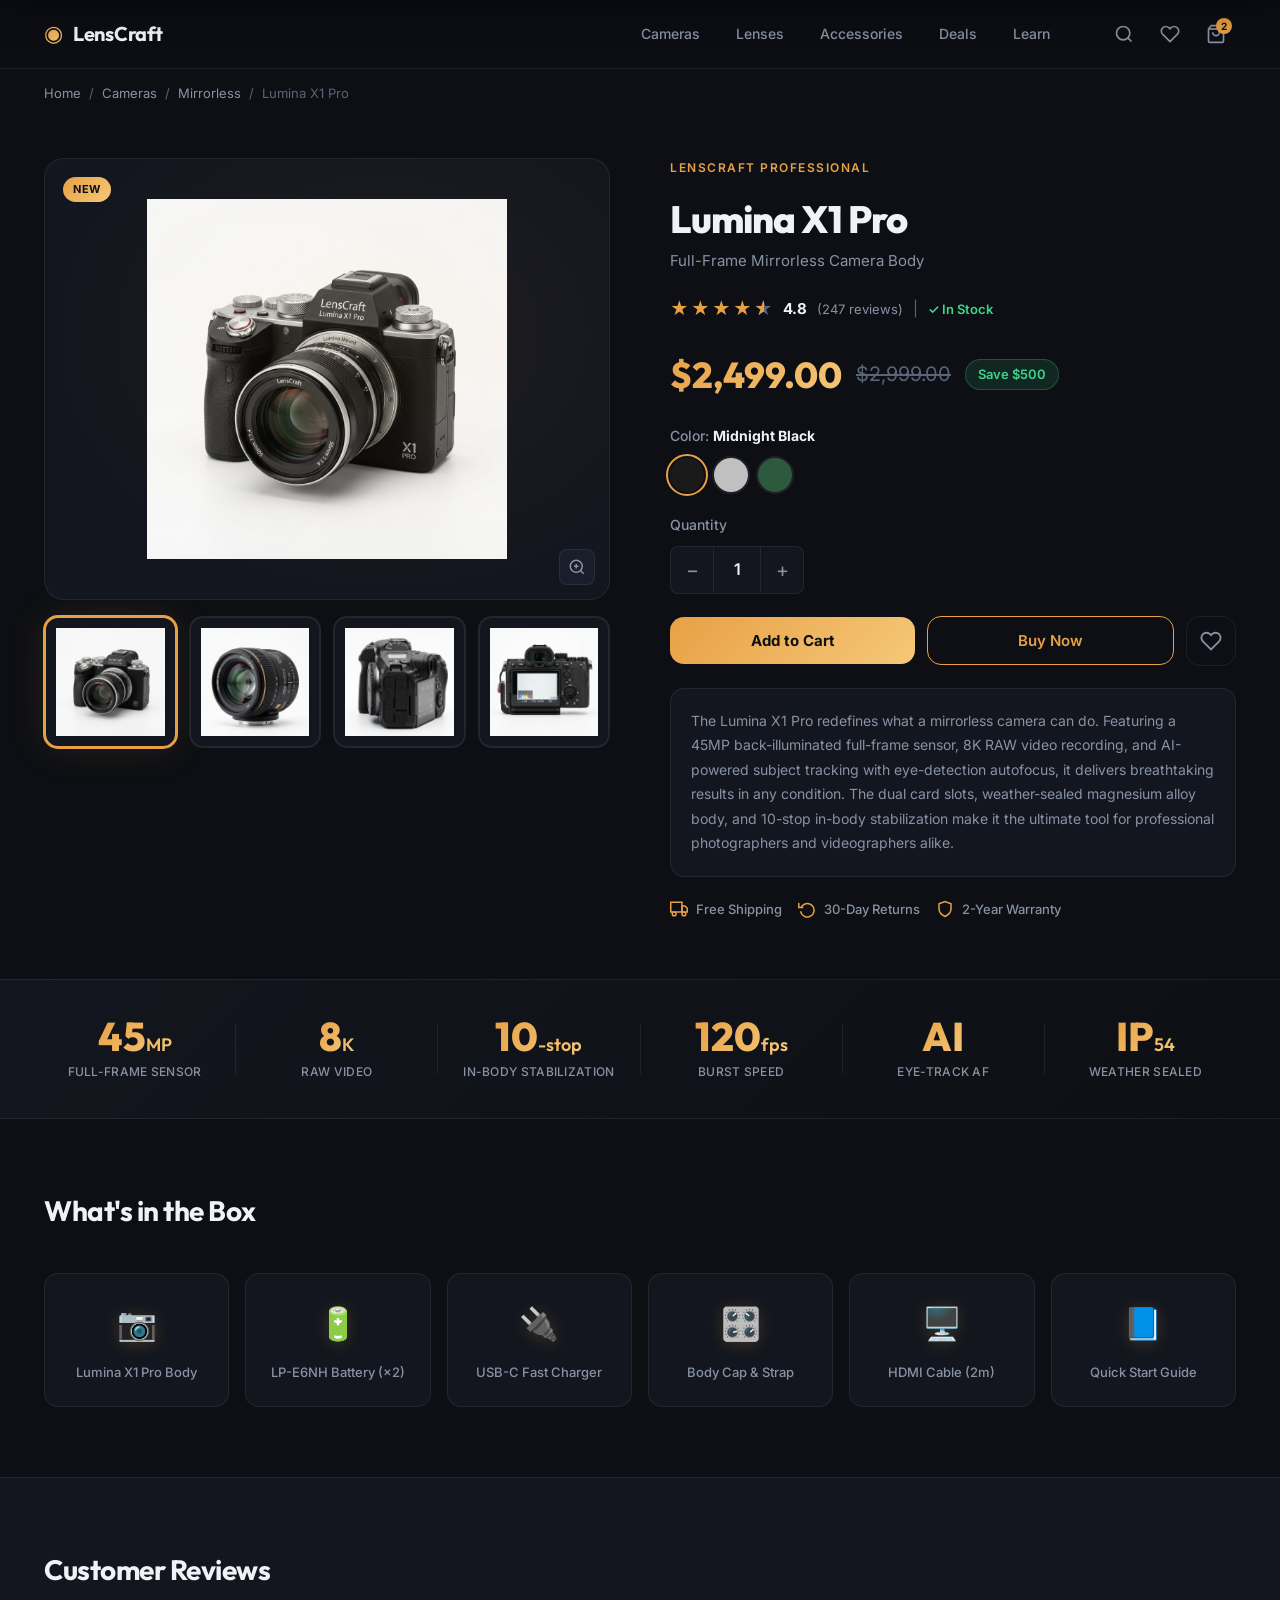
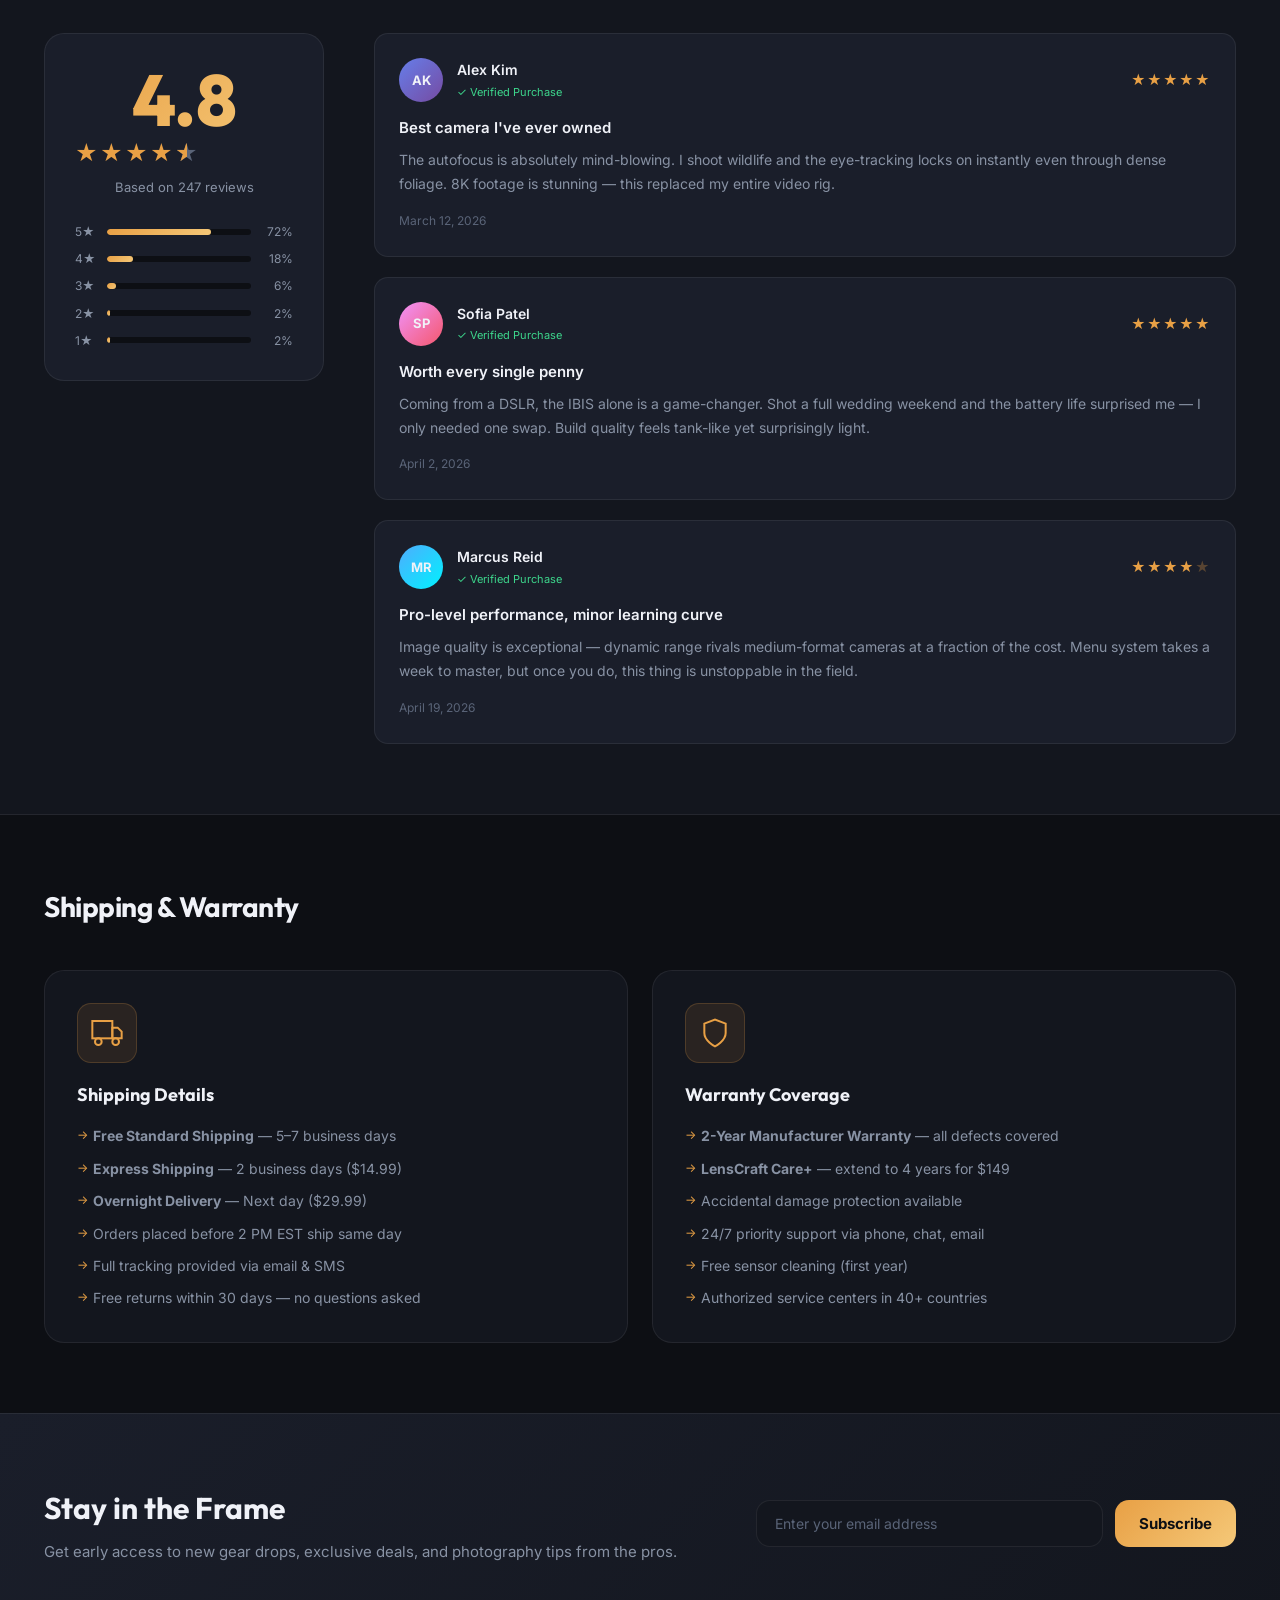
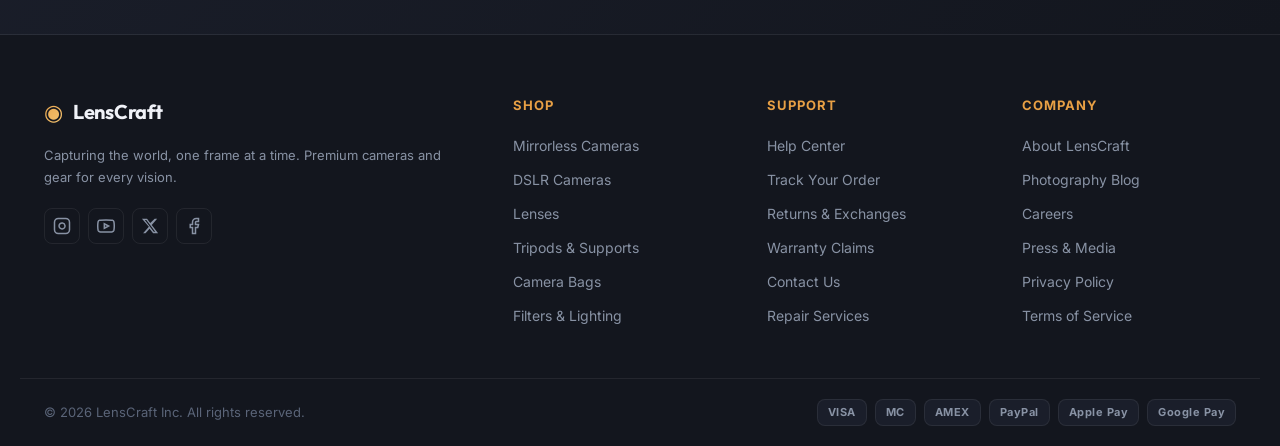
==== index.html @ 9b5babc3 "feat: LensCraft premium camera store product page - Full dark-mode product page with gold accent des" ====
<!DOCTYPE html>
<html lang="en">
<head>
  <meta charset="UTF-8" />
  <meta name="viewport" content="width=device-width, initial-scale=1.0" />
  <title>LensCraft – Lumina X1 Pro Full-Frame Mirrorless Camera</title>
  <meta name="description" content="Shop the LensCraft Lumina X1 Pro – a 45MP full-frame mirrorless camera with 8K video, AI autofocus, and weather sealing. Free shipping & 2-year warranty." />
  <link rel="preconnect" href="https://fonts.googleapis.com" />
  <link rel="preconnect" href="https://fonts.gstatic.com" crossorigin />
  <link href="https://fonts.googleapis.com/css2?family=Inter:wght@300;400;500;600;700;800&family=Outfit:wght@400;600;700;800&display=swap" rel="stylesheet" />
  <link rel="stylesheet" href="style.css" />
</head>
<body>

  <!-- ===== STICKY CART BAR ===== -->
  <div class="sticky-bar" id="sticky-bar" aria-hidden="true">
    <div class="container sticky-bar-inner">
      <div class="sticky-bar-product">
        <img src="camera_main.png" alt="Lumina X1 Pro" class="sticky-bar-img" />
        <div>
          <span class="sticky-bar-name">Lumina X1 Pro</span>
          <span class="sticky-bar-price">$2,499.00</span>
        </div>
      </div>
      <div class="sticky-bar-actions">
        <div class="stars" style="font-size:13px">
          <span class="star filled">★</span><span class="star filled">★</span><span class="star filled">★</span><span class="star filled">★</span><span class="star half">★</span>
          <span style="color:var(--clr-muted);margin-left:4px;font-size:12px">(247)</span>
        </div>
        <button class="btn-primary sticky-bar-btn" id="sticky-add-to-cart" onclick="stickyAddToCart()">Add to Cart</button>
      </div>
    </div>
  </div>

  <!-- ===== LIGHTBOX MODAL ===== -->
  <div class="lightbox" id="lightbox" role="dialog" aria-modal="true" aria-label="Image viewer">
    <button class="lightbox-close" id="lightbox-close" aria-label="Close">✕</button>
    <img src="camera_main.png" alt="Lumina X1 Pro enlarged view" id="lightbox-img" class="lightbox-img" />
    <div class="lightbox-thumbs" id="lightbox-thumbs">
      <button class="lb-thumb active" data-src="camera_main.png"><img src="camera_main.png" alt="Front" /></button>
      <button class="lb-thumb" data-src="camera_thumb2.png"><img src="camera_thumb2.png" alt="Lens" /></button>
      <button class="lb-thumb" data-src="camera_thumb3.png"><img src="camera_thumb3.png" alt="Side" /></button>
      <button class="lb-thumb" data-src="camera_thumb4.png"><img src="camera_thumb4.png" alt="Rear" /></button>
    </div>
  </div>
  <div class="lightbox-overlay" id="lightbox-overlay"></div>

  <!-- ===== TOAST ===== -->
  <div class="toast" id="toast" role="status" aria-live="polite">
    <span class="toast-icon">🛒</span>
    <div class="toast-text">
      <strong>Added to cart!</strong>
      <span id="toast-sub">Lumina X1 Pro — Midnight Black</span>
    </div>
    <a href="#" class="toast-view" id="toast-view">View Cart →</a>
  </div>

  <!-- ===== HEADER ===== -->
  <header class="header" id="site-header">
    <div class="header-inner container">
      <a href="#" class="logo" id="logo-link">
        <span class="logo-icon">◉</span>
        <span class="logo-text">LensCraft</span>
      </a>

      <nav class="nav" id="main-nav" aria-label="Main navigation">
        <a href="#" class="nav-link" id="nav-cameras">Cameras</a>
        <a href="#" class="nav-link" id="nav-lenses">Lenses</a>
        <a href="#" class="nav-link" id="nav-accessories">Accessories</a>
        <a href="#" class="nav-link" id="nav-deals">Deals</a>
        <a href="#" class="nav-link" id="nav-learn">Learn</a>
      </nav>

      <div class="header-actions">
        <button class="icon-btn" id="search-btn" aria-label="Search">
          <svg width="20" height="20" fill="none" stroke="currentColor" stroke-width="2" viewBox="0 0 24 24"><circle cx="11" cy="11" r="8"/><path d="m21 21-4.35-4.35"/></svg>
        </button>
        <button class="icon-btn" id="wishlist-btn" aria-label="Wishlist">
          <svg width="20" height="20" fill="none" stroke="currentColor" stroke-width="2" viewBox="0 0 24 24"><path d="M20.84 4.61a5.5 5.5 0 0 0-7.78 0L12 5.67l-1.06-1.06a5.5 5.5 0 0 0-7.78 7.78l1.06 1.06L12 21.23l7.78-7.78 1.06-1.06a5.5 5.5 0 0 0 0-7.78z"/></svg>
        </button>
        <button class="icon-btn cart-btn" id="cart-btn" aria-label="Cart">
          <svg width="20" height="20" fill="none" stroke="currentColor" stroke-width="2" viewBox="0 0 24 24"><path d="M6 2 3 6v14a2 2 0 0 0 2 2h14a2 2 0 0 0 2-2V6l-3-4z"/><line x1="3" y1="6" x2="21" y2="6"/><path d="M16 10a4 4 0 0 1-8 0"/></svg>
          <span class="cart-badge" id="cart-count">2</span>
        </button>
      </div>
    </div>
  </header>

  <!-- ===== BREADCRUMB ===== -->
  <div class="breadcrumb container" id="breadcrumb">
    <a href="#">Home</a> <span>/</span>
    <a href="#">Cameras</a> <span>/</span>
    <a href="#">Mirrorless</a> <span>/</span>
    <span class="bc-current">Lumina X1 Pro</span>
  </div>

  <!-- ===== PRODUCT SECTION ===== -->
  <section class="product-section container" id="product-section">

    <!-- LEFT: Gallery -->
    <div class="product-gallery" id="product-gallery">
      <div class="main-image-wrap" id="main-image-wrap">
        <span class="badge-new">New</span>
        <img src="camera_main.png" alt="LensCraft Lumina X1 Pro full-frame mirrorless camera, front view" id="main-product-img" class="main-img" />
        <button class="zoom-btn" id="zoom-btn" aria-label="Zoom image">
          <svg width="18" height="18" fill="none" stroke="currentColor" stroke-width="2" viewBox="0 0 24 24"><circle cx="11" cy="11" r="8"/><path d="m21 21-4.35-4.35"/><line x1="11" y1="8" x2="11" y2="14"/><line x1="8" y1="11" x2="14" y2="11"/></svg>
        </button>
      </div>

      <div class="thumbnails" id="thumbnails" role="list">
        <button class="thumb active" id="thumb-1" aria-label="View front" role="listitem">
          <img src="camera_main.png" alt="Camera front view thumbnail" />
        </button>
        <button class="thumb" id="thumb-2" aria-label="View lens" role="listitem">
          <img src="camera_thumb2.png" alt="Camera lens thumbnail" />
        </button>
        <button class="thumb" id="thumb-3" aria-label="View side" role="listitem">
          <img src="camera_thumb3.png" alt="Camera side view thumbnail" />
        </button>
        <button class="thumb" id="thumb-4" aria-label="View rear" role="listitem">
          <img src="camera_thumb4.png" alt="Camera rear view thumbnail" />
        </button>
      </div>
    </div>

    <!-- RIGHT: Product Info -->
    <div class="product-info" id="product-info">
      <div class="brand-tag">LensCraft Professional</div>
      <h1 class="product-title" id="product-title">Lumina X1 Pro</h1>
      <p class="product-subtitle">Full-Frame Mirrorless Camera Body</p>

      <!-- Rating -->
      <div class="rating-row" id="rating-row">
        <div class="stars" aria-label="4.8 out of 5 stars">
          <span class="star filled">★</span><span class="star filled">★</span><span class="star filled">★</span><span class="star filled">★</span><span class="star half">★</span>
        </div>
        <span class="rating-score">4.8</span>
        <a href="#reviews" class="rating-count">(247 reviews)</a>
        <span class="divider">|</span>
        <span class="stock-status in-stock" id="stock-status">✓ In Stock</span>
      </div>

      <!-- Price -->
      <div class="price-block" id="price-block">
        <span class="price-current" id="current-price">$2,499.00</span>
        <span class="price-original" id="original-price">$2,999.00</span>
        <span class="savings-badge" id="savings-badge">Save $500</span>
      </div>

      <!-- Color Selector -->
      <div class="selector-group" id="color-selector">
        <label class="selector-label">Color: <strong id="selected-color">Midnight Black</strong></label>
        <div class="color-swatches">
          <button class="swatch active" id="swatch-black" data-color="Midnight Black" style="background:#1a1a1a" aria-label="Midnight Black"></button>
          <button class="swatch" id="swatch-silver" data-color="Titanium Silver" style="background:#c0c0c0" aria-label="Titanium Silver"></button>
          <button class="swatch" id="swatch-green" data-color="Forest Green" style="background:#2d5a3d" aria-label="Forest Green"></button>
        </div>
      </div>

      <!-- Quantity -->
      <div class="selector-group" id="qty-selector">
        <label class="selector-label">Quantity</label>
        <div class="qty-control">
          <button class="qty-btn" id="qty-minus" aria-label="Decrease quantity">−</button>
          <span class="qty-value" id="qty-value">1</span>
          <button class="qty-btn" id="qty-plus" aria-label="Increase quantity">+</button>
        </div>
      </div>

      <!-- CTAs -->
      <div class="cta-group" id="cta-group">
        <button class="btn-primary" id="add-to-cart-btn">Add to Cart</button>
        <button class="btn-secondary" id="buy-now-btn">Buy Now</button>
        <button class="icon-btn-lg" id="wishlist-add-btn" aria-label="Add to wishlist">
          <svg width="22" height="22" fill="none" stroke="currentColor" stroke-width="2" viewBox="0 0 24 24"><path d="M20.84 4.61a5.5 5.5 0 0 0-7.78 0L12 5.67l-1.06-1.06a5.5 5.5 0 0 0-7.78 7.78l1.06 1.06L12 21.23l7.78-7.78 1.06-1.06a5.5 5.5 0 0 0 0-7.78z"/></svg>
        </button>
      </div>

      <!-- Description -->
      <div class="product-description" id="product-description">
        <p>The Lumina X1 Pro redefines what a mirrorless camera can do. Featuring a 45MP back-illuminated full-frame sensor, 8K RAW video recording, and AI-powered subject tracking with eye-detection autofocus, it delivers breathtaking results in any condition. The dual card slots, weather-sealed magnesium alloy body, and 10-stop in-body stabilization make it the ultimate tool for professional photographers and videographers alike.</p>
      </div>

      <!-- Perks -->
      <div class="perks-row" id="perks-row">
        <div class="perk" id="perk-shipping">
          <svg width="18" height="18" fill="none" stroke="currentColor" stroke-width="2" viewBox="0 0 24 24"><rect x="1" y="3" width="15" height="13"/><polygon points="16 8 20 8 23 11 23 16 16 16 16 8"/><circle cx="5.5" cy="18.5" r="2.5"/><circle cx="18.5" cy="18.5" r="2.5"/></svg>
          <span>Free Shipping</span>
        </div>
        <div class="perk" id="perk-returns">
          <svg width="18" height="18" fill="none" stroke="currentColor" stroke-width="2" viewBox="0 0 24 24"><polyline points="1 4 1 10 7 10"/><path d="M3.51 15a9 9 0 1 0 .49-4.5"/></svg>
          <span>30-Day Returns</span>
        </div>
        <div class="perk" id="perk-warranty">
          <svg width="18" height="18" fill="none" stroke="currentColor" stroke-width="2" viewBox="0 0 24 24"><path d="M12 22s8-4 8-10V5l-8-3-8 3v7c0 6 8 10 8 10z"/></svg>
          <span>2-Year Warranty</span>
        </div>
      </div>
    </div>
  </section>

  <!-- ===== SPEC STRIP ===== -->
  <section class="spec-strip" id="spec-strip" aria-label="Key specifications">
    <div class="container spec-strip-inner">
      <div class="spec-item reveal" id="spec-1">
        <span class="spec-value">45<small>MP</small></span>
        <span class="spec-label">Full-Frame Sensor</span>
      </div>
      <div class="spec-divider"></div>
      <div class="spec-item reveal" id="spec-2">
        <span class="spec-value">8<small>K</small></span>
        <span class="spec-label">RAW Video</span>
      </div>
      <div class="spec-divider"></div>
      <div class="spec-item reveal" id="spec-3">
        <span class="spec-value">10<small>-stop</small></span>
        <span class="spec-label">In-Body Stabilization</span>
      </div>
      <div class="spec-divider"></div>
      <div class="spec-item reveal" id="spec-4">
        <span class="spec-value">120<small>fps</small></span>
        <span class="spec-label">Burst Speed</span>
      </div>
      <div class="spec-divider"></div>
      <div class="spec-item reveal" id="spec-5">
        <span class="spec-value">AI</span>
        <span class="spec-label">Eye-Track AF</span>
      </div>
      <div class="spec-divider"></div>
      <div class="spec-item reveal" id="spec-6">
        <span class="spec-value">IP<small>54</small></span>
        <span class="spec-label">Weather Sealed</span>
      </div>
    </div>
  </section>

  <!-- ===== WHAT'S IN THE BOX ===== -->
  <section class="inbox-section container reveal" id="whats-in-box">
    <h2 class="section-title">What's in the Box</h2>
    <div class="inbox-grid">
      <div class="inbox-item" id="inbox-1">
        <div class="inbox-icon">📷</div>
        <span>Lumina X1 Pro Body</span>
      </div>
      <div class="inbox-item" id="inbox-2">
        <div class="inbox-icon">🔋</div>
        <span>LP-E6NH Battery (×2)</span>
      </div>
      <div class="inbox-item" id="inbox-3">
        <div class="inbox-icon">🔌</div>
        <span>USB-C Fast Charger</span>
      </div>
      <div class="inbox-item" id="inbox-4">
        <div class="inbox-icon">🎛️</div>
        <span>Body Cap & Strap</span>
      </div>
      <div class="inbox-item" id="inbox-5">
        <div class="inbox-icon">🖥️</div>
        <span>HDMI Cable (2m)</span>
      </div>
      <div class="inbox-item" id="inbox-6">
        <div class="inbox-icon">📘</div>
        <span>Quick Start Guide</span>
      </div>
    </div>
  </section>

  <!-- ===== REVIEWS ===== -->
  <section class="reviews-section reveal" id="reviews">
    <div class="container">
      <h2 class="section-title">Customer Reviews</h2>

      <div class="reviews-layout">
        <!-- Summary -->
        <div class="reviews-summary" id="reviews-summary">
          <div class="big-score">4.8</div>
          <div class="stars big-stars" aria-label="4.8 out of 5 stars">
            <span class="star filled">★</span><span class="star filled">★</span><span class="star filled">★</span><span class="star filled">★</span><span class="star half">★</span>
          </div>
          <p class="review-total">Based on 247 reviews</p>

          <div class="rating-bars" id="rating-bars">
            <div class="bar-row"><span>5★</span><div class="bar-track"><div class="bar-fill" style="width:72%"></div></div><span>72%</span></div>
            <div class="bar-row"><span>4★</span><div class="bar-track"><div class="bar-fill" style="width:18%"></div></div><span>18%</span></div>
            <div class="bar-row"><span>3★</span><div class="bar-track"><div class="bar-fill" style="width:6%"></div></div><span>6%</span></div>
            <div class="bar-row"><span>2★</span><div class="bar-track"><div class="bar-fill" style="width:2%"></div></div><span>2%</span></div>
            <div class="bar-row"><span>1★</span><div class="bar-track"><div class="bar-fill" style="width:2%"></div></div><span>2%</span></div>
          </div>
        </div>

        <!-- Review Cards -->
        <div class="reviews-cards" id="reviews-cards">

          <article class="review-card" id="review-1">
            <div class="review-header">
              <div class="avatar" style="background:linear-gradient(135deg,#667eea,#764ba2)">AK</div>
              <div class="reviewer-info">
                <strong>Alex Kim</strong>
                <span class="verified">✓ Verified Purchase</span>
              </div>
              <div class="review-stars">★★★★★</div>
            </div>
            <h3 class="review-title">Best camera I've ever owned</h3>
            <p class="review-body">The autofocus is absolutely mind-blowing. I shoot wildlife and the eye-tracking locks on instantly even through dense foliage. 8K footage is stunning — this replaced my entire video rig.</p>
            <span class="review-date">March 12, 2026</span>
          </article>

          <article class="review-card" id="review-2">
            <div class="review-header">
              <div class="avatar" style="background:linear-gradient(135deg,#f093fb,#f5576c)">SP</div>
              <div class="reviewer-info">
                <strong>Sofia Patel</strong>
                <span class="verified">✓ Verified Purchase</span>
              </div>
              <div class="review-stars">★★★★★</div>
            </div>
            <h3 class="review-title">Worth every single penny</h3>
            <p class="review-body">Coming from a DSLR, the IBIS alone is a game-changer. Shot a full wedding weekend and the battery life surprised me — I only needed one swap. Build quality feels tank-like yet surprisingly light.</p>
            <span class="review-date">April 2, 2026</span>
          </article>

          <article class="review-card" id="review-3">
            <div class="review-header">
              <div class="avatar" style="background:linear-gradient(135deg,#4facfe,#00f2fe)">MR</div>
              <div class="reviewer-info">
                <strong>Marcus Reid</strong>
                <span class="verified">✓ Verified Purchase</span>
              </div>
              <div class="review-stars">★★★★<span style="opacity:0.3">★</span></div>
            </div>
            <h3 class="review-title">Pro-level performance, minor learning curve</h3>
            <p class="review-body">Image quality is exceptional — dynamic range rivals medium-format cameras at a fraction of the cost. Menu system takes a week to master, but once you do, this thing is unstoppable in the field.</p>
            <span class="review-date">April 19, 2026</span>
          </article>

        </div>
      </div>
    </div>
  </section>

  <!-- ===== SHIPPING & WARRANTY ===== -->
  <!-- reveal applied below -->
  <section class="info-section container reveal" id="shipping-warranty">
    <h2 class="section-title">Shipping &amp; Warranty</h2>
    <div class="info-cards">

      <div class="info-card" id="shipping-card">
        <div class="info-icon">
          <svg width="32" height="32" fill="none" stroke="currentColor" stroke-width="1.5" viewBox="0 0 24 24"><rect x="1" y="3" width="15" height="13"/><polygon points="16 8 20 8 23 11 23 16 16 16 16 8"/><circle cx="5.5" cy="18.5" r="2.5"/><circle cx="18.5" cy="18.5" r="2.5"/></svg>
        </div>
        <h3>Shipping Details</h3>
        <ul class="info-list">
          <li><strong>Free Standard Shipping</strong> — 5–7 business days</li>
          <li><strong>Express Shipping</strong> — 2 business days ($14.99)</li>
          <li><strong>Overnight Delivery</strong> — Next day ($29.99)</li>
          <li>Orders placed before 2 PM EST ship same day</li>
          <li>Full tracking provided via email & SMS</li>
          <li>Free returns within 30 days — no questions asked</li>
        </ul>
      </div>

      <div class="info-card" id="warranty-card">
        <div class="info-icon">
          <svg width="32" height="32" fill="none" stroke="currentColor" stroke-width="1.5" viewBox="0 0 24 24"><path d="M12 22s8-4 8-10V5l-8-3-8 3v7c0 6 8 10 8 10z"/></svg>
        </div>
        <h3>Warranty Coverage</h3>
        <ul class="info-list">
          <li><strong>2-Year Manufacturer Warranty</strong> — all defects covered</li>
          <li><strong>LensCraft Care+</strong> — extend to 4 years for $149</li>
          <li>Accidental damage protection available</li>
          <li>24/7 priority support via phone, chat, email</li>
          <li>Free sensor cleaning (first year)</li>
          <li>Authorized service centers in 40+ countries</li>
        </ul>
      </div>

    </div>
  </section>

  <!-- ===== NEWSLETTER ===== -->
  <!-- reveal applied below -->
  <section class="newsletter-section reveal" id="newsletter-section">
    <div class="container newsletter-inner">
      <div class="newsletter-text">
        <h2>Stay in the Frame</h2>
        <p>Get early access to new gear drops, exclusive deals, and photography tips from the pros.</p>
      </div>
      <form class="newsletter-form" id="newsletter-form" onsubmit="handleNewsletterSubmit(event)">
        <input type="email" id="newsletter-email" placeholder="Enter your email address" class="newsletter-input" required aria-label="Email address" />
        <button type="submit" class="btn-primary" id="newsletter-submit">Subscribe</button>
      </form>
    </div>
  </section>

  <!-- ===== FOOTER ===== -->
  <footer class="footer" id="site-footer">
    <div class="container footer-grid">

      <div class="footer-col" id="footer-brand">
        <a href="#" class="logo">
          <span class="logo-icon">◉</span>
          <span class="logo-text">LensCraft</span>
        </a>
        <p class="footer-tagline">Capturing the world, one frame at a time. Premium cameras and gear for every vision.</p>
        <div class="social-links" id="social-links">
          <a href="#" class="social-link" id="social-instagram" aria-label="Instagram">
            <svg width="18" height="18" fill="none" stroke="currentColor" stroke-width="2" viewBox="0 0 24 24"><rect x="2" y="2" width="20" height="20" rx="5" ry="5"/><path d="M16 11.37A4 4 0 1 1 12.63 8 4 4 0 0 1 16 11.37z"/><line x1="17.5" y1="6.5" x2="17.51" y2="6.5"/></svg>
          </a>
          <a href="#" class="social-link" id="social-youtube" aria-label="YouTube">
            <svg width="18" height="18" fill="none" stroke="currentColor" stroke-width="2" viewBox="0 0 24 24"><path d="M22.54 6.42a2.78 2.78 0 0 0-1.94-1.96C18.88 4 12 4 12 4s-6.88 0-8.6.46a2.78 2.78 0 0 0-1.94 1.96A29 29 0 0 0 1 12a29 29 0 0 0 .46 5.58A2.78 2.78 0 0 0 3.4 19.54C5.12 20 12 20 12 20s6.88 0 8.6-.46a2.78 2.78 0 0 0 1.94-1.94A29 29 0 0 0 23 12a29 29 0 0 0-.46-5.58z"/><polygon points="9.75 15.02 15.5 12 9.75 8.98 9.75 15.02"/></svg>
          </a>
          <a href="#" class="social-link" id="social-twitter" aria-label="Twitter/X">
            <svg width="18" height="18" fill="currentColor" viewBox="0 0 24 24"><path d="M18.244 2.25h3.308l-7.227 8.26 8.502 11.24H16.17l-4.714-6.231-5.401 6.231H2.746l7.73-8.835L1.254 2.25H8.08l4.259 5.63zm-1.161 17.52h1.833L7.084 4.126H5.117z"/></svg>
          </a>
          <a href="#" class="social-link" id="social-facebook" aria-label="Facebook">
            <svg width="18" height="18" fill="none" stroke="currentColor" stroke-width="2" viewBox="0 0 24 24"><path d="M18 2h-3a5 5 0 0 0-5 5v3H7v4h3v8h4v-8h3l1-4h-4V7a1 1 0 0 1 1-1h3z"/></svg>
          </a>
        </div>
      </div>

      <div class="footer-col" id="footer-shop">
        <h4>Shop</h4>
        <ul>
          <li><a href="#" id="footer-mirrorless">Mirrorless Cameras</a></li>
          <li><a href="#" id="footer-dslr">DSLR Cameras</a></li>
          <li><a href="#" id="footer-lenses">Lenses</a></li>
          <li><a href="#" id="footer-tripods">Tripods & Supports</a></li>
          <li><a href="#" id="footer-bags">Camera Bags</a></li>
          <li><a href="#" id="footer-filters">Filters & Lighting</a></li>
        </ul>
      </div>

      <div class="footer-col" id="footer-support">
        <h4>Support</h4>
        <ul>
          <li><a href="#" id="footer-help">Help Center</a></li>
          <li><a href="#" id="footer-track">Track Your Order</a></li>
          <li><a href="#" id="footer-returns">Returns & Exchanges</a></li>
          <li><a href="#" id="footer-warranty-link">Warranty Claims</a></li>
          <li><a href="#" id="footer-contact">Contact Us</a></li>
          <li><a href="#" id="footer-repair">Repair Services</a></li>
        </ul>
      </div>

      <div class="footer-col" id="footer-company">
        <h4>Company</h4>
        <ul>
          <li><a href="#" id="footer-about">About LensCraft</a></li>
          <li><a href="#" id="footer-blog">Photography Blog</a></li>
          <li><a href="#" id="footer-careers">Careers</a></li>
          <li><a href="#" id="footer-press">Press & Media</a></li>
          <li><a href="#" id="footer-privacy">Privacy Policy</a></li>
          <li><a href="#" id="footer-terms">Terms of Service</a></li>
        </ul>
      </div>

    </div>

    <div class="footer-bottom">
      <div class="container footer-bottom-inner">
        <p>&copy; 2026 LensCraft Inc. All rights reserved.</p>
        <div class="payment-icons" id="payment-icons" aria-label="Accepted payment methods">
          <span class="payment-chip" id="pay-visa">VISA</span>
          <span class="payment-chip" id="pay-mc">MC</span>
          <span class="payment-chip" id="pay-amex">AMEX</span>
          <span class="payment-chip" id="pay-paypal">PayPal</span>
          <span class="payment-chip" id="pay-apple">Apple Pay</span>
          <span class="payment-chip" id="pay-google">Google Pay</span>
        </div>
      </div>
    </div>
  </footer>

  <script src="script.js"></script>
</body>
</html>
---- style.css ----
/* ===========================
   LensCraft – style.css
   =========================== */

/* ---------- Reset & Base ---------- */
*, *::before, *::after { box-sizing: border-box; margin: 0; padding: 0; }

:root {
  --clr-bg:        #0d0f14;
  --clr-surface:   #13161e;
  --clr-surface2:  #1a1e2a;
  --clr-border:    rgba(255,255,255,0.07);
  --clr-accent:    #e8a045;
  --clr-accent2:   #f0b96a;
  --clr-gold-grad: linear-gradient(135deg, #e8a045, #f5c878);
  --clr-text:      #f0f2f8;
  --clr-muted:     #8892a4;
  --clr-muted2:    #5a6478;
  --clr-green:     #3dd68c;
  --clr-red:       #f05c5c;
  --radius-sm:     8px;
  --radius-md:     14px;
  --radius-lg:     20px;
  --shadow-glow:   0 0 40px rgba(232,160,69,0.12);
  --shadow-card:   0 4px 32px rgba(0,0,0,0.4);
  --transition:    0.22s cubic-bezier(0.4, 0, 0.2, 1);
}

html { scroll-behavior: smooth; }

body {
  font-family: 'Inter', sans-serif;
  background: var(--clr-bg);
  color: var(--clr-text);
  line-height: 1.6;
  font-size: 15px;
  min-height: 100vh;
}

.container {
  max-width: 1240px;
  margin: 0 auto;
  padding: 0 24px;
}

a { text-decoration: none; color: inherit; transition: color var(--transition); }
ul { list-style: none; }
img { display: block; max-width: 100%; object-fit: contain; }
button { cursor: pointer; border: none; background: none; font-family: inherit; }

/* ---------- Header ---------- */
.header {
  position: sticky;
  top: 0;
  z-index: 100;
  background: rgba(13,15,20,0.85);
  backdrop-filter: blur(20px);
  -webkit-backdrop-filter: blur(20px);
  border-bottom: 1px solid var(--clr-border);
}

.header-inner {
  display: flex;
  align-items: center;
  gap: 40px;
  height: 68px;
}

.logo {
  display: flex;
  align-items: center;
  gap: 10px;
  flex-shrink: 0;
}

.logo-icon {
  font-size: 22px;
  background: var(--clr-gold-grad);
  -webkit-background-clip: text;
  -webkit-text-fill-color: transparent;
  background-clip: text;
}

.logo-text {
  font-family: 'Outfit', sans-serif;
  font-size: 20px;
  font-weight: 700;
  letter-spacing: -0.3px;
}

.nav {
  display: flex;
  align-items: center;
  gap: 8px;
  margin-left: auto;
}

.nav-link {
  padding: 7px 14px;
  border-radius: var(--radius-sm);
  font-size: 14px;
  font-weight: 500;
  color: var(--clr-muted);
  transition: color var(--transition), background var(--transition);
}

.nav-link:hover {
  color: var(--clr-text);
  background: var(--clr-surface2);
}

.header-actions {
  display: flex;
  align-items: center;
  gap: 6px;
  flex-shrink: 0;
}

.icon-btn {
  display: flex;
  align-items: center;
  justify-content: center;
  width: 40px;
  height: 40px;
  border-radius: var(--radius-sm);
  color: var(--clr-muted);
  transition: color var(--transition), background var(--transition);
}

.icon-btn:hover {
  color: var(--clr-text);
  background: var(--clr-surface2);
}

.cart-btn { position: relative; }

.cart-badge {
  position: absolute;
  top: 4px;
  right: 4px;
  background: var(--clr-accent);
  color: #0d0f14;
  font-size: 10px;
  font-weight: 700;
  width: 16px;
  height: 16px;
  border-radius: 50%;
  display: flex;
  align-items: center;
  justify-content: center;
}

/* ---------- Breadcrumb ---------- */
.breadcrumb {
  display: flex;
  align-items: center;
  gap: 8px;
  padding: 14px 24px;
  font-size: 13px;
  color: var(--clr-muted);
}

.breadcrumb a:hover { color: var(--clr-accent); }
.breadcrumb span { color: var(--clr-muted2); }
.bc-current { color: var(--clr-text); }

/* ---------- Product Section ---------- */
.product-section {
  display: grid;
  grid-template-columns: 1fr 1fr;
  gap: 60px;
  padding: 40px 24px 60px;
  align-items: start;
}

/* Gallery */
.product-gallery { display: flex; flex-direction: column; gap: 16px; }

.main-image-wrap {
  position: relative;
  background: var(--clr-surface);
  border: 1px solid var(--clr-border);
  border-radius: var(--radius-lg);
  padding: 40px;
  display: flex;
  align-items: center;
  justify-content: center;
  min-height: 440px;
  overflow: hidden;
}

.main-image-wrap::before {
  content: '';
  position: absolute;
  inset: 0;
  background: radial-gradient(ellipse at 60% 40%, rgba(232,160,69,0.06), transparent 70%);
  pointer-events: none;
}

.main-img {
  max-height: 360px;
  width: 100%;
  object-fit: contain;
  transition: transform 0.4s ease;
}

.main-image-wrap:hover .main-img { transform: scale(1.03); }

.badge-new {
  position: absolute;
  top: 18px;
  left: 18px;
  background: var(--clr-gold-grad);
  color: #0d0f14;
  font-size: 11px;
  font-weight: 700;
  padding: 4px 10px;
  border-radius: 20px;
  letter-spacing: 0.5px;
  text-transform: uppercase;
}

.zoom-btn {
  position: absolute;
  bottom: 14px;
  right: 14px;
  width: 36px;
  height: 36px;
  border-radius: var(--radius-sm);
  background: var(--clr-surface2);
  border: 1px solid var(--clr-border);
  color: var(--clr-muted);
  display: flex;
  align-items: center;
  justify-content: center;
  transition: all var(--transition);
}

.zoom-btn:hover { color: var(--clr-accent); border-color: var(--clr-accent); }

.thumbnails {
  display: grid;
  grid-template-columns: repeat(4, 1fr);
  gap: 12px;
}

.thumb {
  background: var(--clr-surface);
  border: 2px solid var(--clr-border);
  border-radius: var(--radius-md);
  padding: 10px;
  display: flex;
  align-items: center;
  justify-content: center;
  aspect-ratio: 1;
  transition: border-color var(--transition), box-shadow var(--transition);
  overflow: hidden;
}

.thumb img { width: 100%; height: 100%; object-fit: contain; }

.thumb:hover, .thumb.active {
  border-color: var(--clr-accent);
  box-shadow: 0 0 0 1px var(--clr-accent), var(--shadow-glow);
}

/* Product Info */
.product-info { display: flex; flex-direction: column; gap: 22px; }

.brand-tag {
  display: inline-block;
  font-size: 12px;
  font-weight: 600;
  letter-spacing: 1.5px;
  text-transform: uppercase;
  color: var(--clr-accent);
}

.product-title {
  font-family: 'Outfit', sans-serif;
  font-size: 38px;
  font-weight: 800;
  letter-spacing: -1px;
  line-height: 1.1;
}

.product-subtitle {
  color: var(--clr-muted);
  font-size: 15px;
  margin-top: -14px;
}

/* Rating */
.rating-row {
  display: flex;
  align-items: center;
  gap: 10px;
  flex-wrap: wrap;
}

.stars { display: flex; gap: 2px; }
.star { font-size: 18px; color: var(--clr-muted2); }
.star.filled { color: var(--clr-accent); }
.star.half { 
  position: relative; 
  color: var(--clr-muted2);
}
.star.half::before {
  content: '★';
  position: absolute;
  left: 0;
  width: 50%;
  overflow: hidden;
  color: var(--clr-accent);
}

.rating-score { font-weight: 700; font-size: 15px; }
.rating-count { color: var(--clr-muted); font-size: 13px; }
.rating-count:hover { color: var(--clr-accent); }
.divider { color: var(--clr-muted2); }

.stock-status { font-size: 13px; font-weight: 600; }
.in-stock { color: var(--clr-green); }
.low-stock { color: var(--clr-accent); }
.out-stock { color: var(--clr-red); }

/* Price */
.price-block {
  display: flex;
  align-items: center;
  gap: 14px;
  flex-wrap: wrap;
}

.price-current {
  font-family: 'Outfit', sans-serif;
  font-size: 36px;
  font-weight: 800;
  background: var(--clr-gold-grad);
  -webkit-background-clip: text;
  -webkit-text-fill-color: transparent;
  background-clip: text;
}

.price-original {
  font-size: 20px;
  color: var(--clr-muted2);
  text-decoration: line-through;
}

.savings-badge {
  background: rgba(61,214,140,0.12);
  color: var(--clr-green);
  border: 1px solid rgba(61,214,140,0.25);
  padding: 4px 12px;
  border-radius: 20px;
  font-size: 13px;
  font-weight: 600;
}

/* Selectors */
.selector-group { display: flex; flex-direction: column; gap: 10px; }
.selector-label { font-size: 14px; color: var(--clr-muted); font-weight: 500; }
.selector-label strong { color: var(--clr-text); }

.color-swatches { display: flex; gap: 10px; }

.swatch {
  width: 34px;
  height: 34px;
  border-radius: 50%;
  border: 3px solid transparent;
  outline: 2px solid var(--clr-border);
  transition: outline-color var(--transition), transform var(--transition);
}

.swatch:hover { transform: scale(1.1); outline-color: var(--clr-muted); }
.swatch.active { outline-color: var(--clr-accent); outline-offset: 2px; }

.qty-control {
  display: flex;
  align-items: center;
  gap: 0;
  background: var(--clr-surface);
  border: 1px solid var(--clr-border);
  border-radius: var(--radius-sm);
  width: fit-content;
  overflow: hidden;
}

.qty-btn {
  width: 42px;
  height: 42px;
  font-size: 20px;
  color: var(--clr-muted);
  display: flex;
  align-items: center;
  justify-content: center;
  transition: color var(--transition), background var(--transition);
}

.qty-btn:hover { color: var(--clr-text); background: var(--clr-surface2); }

.qty-value {
  min-width: 48px;
  text-align: center;
  font-weight: 600;
  font-size: 16px;
  border-left: 1px solid var(--clr-border);
  border-right: 1px solid var(--clr-border);
  padding: 10px 0;
}

/* CTAs */
.cta-group {
  display: flex;
  gap: 12px;
  align-items: center;
}

.btn-primary {
  flex: 1;
  padding: 14px 24px;
  background: var(--clr-gold-grad);
  color: #0d0f14;
  font-weight: 700;
  font-size: 15px;
  border-radius: var(--radius-md);
  transition: transform var(--transition), box-shadow var(--transition), filter var(--transition);
  font-family: 'Inter', sans-serif;
}

.btn-primary:hover {
  transform: translateY(-2px);
  box-shadow: 0 8px 30px rgba(232,160,69,0.35);
  filter: brightness(1.05);
}

.btn-primary:active { transform: translateY(0); }

.btn-secondary {
  flex: 1;
  padding: 14px 24px;
  background: transparent;
  color: var(--clr-accent);
  font-weight: 600;
  font-size: 15px;
  border-radius: var(--radius-md);
  border: 1.5px solid var(--clr-accent);
  transition: background var(--transition), transform var(--transition);
  font-family: 'Inter', sans-serif;
}

.btn-secondary:hover {
  background: rgba(232,160,69,0.1);
  transform: translateY(-2px);
}

.icon-btn-lg {
  width: 50px;
  height: 50px;
  border-radius: var(--radius-md);
  border: 1.5px solid var(--clr-border);
  color: var(--clr-muted);
  display: flex;
  align-items: center;
  justify-content: center;
  transition: all var(--transition);
  flex-shrink: 0;
}

.icon-btn-lg:hover {
  color: #f05c5c;
  border-color: rgba(240,92,92,0.4);
  background: rgba(240,92,92,0.08);
}

/* Description */
.product-description {
  background: var(--clr-surface);
  border: 1px solid var(--clr-border);
  border-radius: var(--radius-md);
  padding: 20px;
  font-size: 14px;
  color: var(--clr-muted);
  line-height: 1.75;
}

/* Perks */
.perks-row {
  display: flex;
  gap: 16px;
}

.perk {
  display: flex;
  align-items: center;
  gap: 8px;
  font-size: 13px;
  color: var(--clr-muted);
  font-weight: 500;
}

.perk svg { color: var(--clr-accent); flex-shrink: 0; }

/* ---------- Reviews ---------- */
.reviews-section {
  background: var(--clr-surface);
  border-top: 1px solid var(--clr-border);
  border-bottom: 1px solid var(--clr-border);
  padding: 70px 0;
}

.section-title {
  font-family: 'Outfit', sans-serif;
  font-size: 28px;
  font-weight: 700;
  letter-spacing: -0.5px;
  margin-bottom: 40px;
}

.reviews-layout {
  display: grid;
  grid-template-columns: 280px 1fr;
  gap: 50px;
  align-items: start;
}

.reviews-summary {
  background: var(--clr-surface2);
  border: 1px solid var(--clr-border);
  border-radius: var(--radius-lg);
  padding: 30px;
  text-align: center;
  position: sticky;
  top: 88px;
}

.big-score {
  font-family: 'Outfit', sans-serif;
  font-size: 72px;
  font-weight: 800;
  line-height: 1;
  background: var(--clr-gold-grad);
  -webkit-background-clip: text;
  -webkit-text-fill-color: transparent;
  background-clip: text;
}

.big-stars .star { font-size: 22px; }

.review-total {
  font-size: 13px;
  color: var(--clr-muted);
  margin-top: 6px;
  margin-bottom: 24px;
}

.rating-bars { display: flex; flex-direction: column; gap: 8px; text-align: left; }

.bar-row {
  display: flex;
  align-items: center;
  gap: 10px;
  font-size: 12px;
  color: var(--clr-muted);
}

.bar-row span:first-child { width: 22px; flex-shrink: 0; }
.bar-row span:last-child { width: 32px; flex-shrink: 0; text-align: right; }

.bar-track {
  flex: 1;
  height: 6px;
  background: var(--clr-bg);
  border-radius: 3px;
  overflow: hidden;
}

.bar-fill {
  height: 100%;
  background: var(--clr-gold-grad);
  border-radius: 3px;
  animation: barGrow 1s ease forwards;
}

@keyframes barGrow {
  from { width: 0 !important; }
}

/* Review Cards */
.reviews-cards { display: flex; flex-direction: column; gap: 20px; }

.review-card {
  background: var(--clr-surface2);
  border: 1px solid var(--clr-border);
  border-radius: var(--radius-md);
  padding: 24px;
  transition: border-color var(--transition), transform var(--transition);
}

.review-card:hover {
  border-color: rgba(232,160,69,0.25);
  transform: translateX(4px);
}

.review-header {
  display: flex;
  align-items: center;
  gap: 14px;
  margin-bottom: 14px;
}

.avatar {
  width: 44px;
  height: 44px;
  border-radius: 50%;
  display: flex;
  align-items: center;
  justify-content: center;
  font-size: 13px;
  font-weight: 700;
  flex-shrink: 0;
}

.reviewer-info { flex: 1; }
.reviewer-info strong { display: block; font-size: 14px; font-weight: 600; }

.verified {
  font-size: 11px;
  color: var(--clr-green);
  margin-top: 2px;
  display: block;
}

.review-stars { color: var(--clr-accent); font-size: 14px; letter-spacing: 1px; }

.review-title {
  font-size: 15px;
  font-weight: 600;
  margin-bottom: 8px;
}

.review-body {
  font-size: 14px;
  color: var(--clr-muted);
  line-height: 1.7;
  margin-bottom: 12px;
}

.review-date { font-size: 12px; color: var(--clr-muted2); }

/* ---------- Info Section ---------- */
.info-section { padding: 70px 24px; }

.info-cards {
  display: grid;
  grid-template-columns: 1fr 1fr;
  gap: 24px;
}

.info-card {
  background: var(--clr-surface);
  border: 1px solid var(--clr-border);
  border-radius: var(--radius-lg);
  padding: 32px;
  transition: border-color var(--transition), box-shadow var(--transition);
}

.info-card:hover {
  border-color: rgba(232,160,69,0.2);
  box-shadow: var(--shadow-glow);
}

.info-icon {
  width: 60px;
  height: 60px;
  background: rgba(232,160,69,0.1);
  border: 1px solid rgba(232,160,69,0.2);
  border-radius: var(--radius-md);
  display: flex;
  align-items: center;
  justify-content: center;
  margin-bottom: 18px;
  color: var(--clr-accent);
}

.info-card h3 {
  font-size: 18px;
  font-weight: 700;
  margin-bottom: 16px;
  font-family: 'Outfit', sans-serif;
}

.info-list { display: flex; flex-direction: column; gap: 10px; }

.info-list li {
  font-size: 14px;
  color: var(--clr-muted);
  padding-left: 16px;
  position: relative;
}

.info-list li::before {
  content: '→';
  position: absolute;
  left: 0;
  color: var(--clr-accent);
  font-size: 12px;
}

/* ---------- Newsletter ---------- */
.newsletter-section {
  background: linear-gradient(135deg, #1a1e2a, #13161e);
  border-top: 1px solid var(--clr-border);
  border-bottom: 1px solid var(--clr-border);
  padding: 70px 0;
}

.newsletter-inner {
  display: flex;
  align-items: center;
  justify-content: space-between;
  gap: 40px;
  flex-wrap: wrap;
}

.newsletter-text h2 {
  font-family: 'Outfit', sans-serif;
  font-size: 30px;
  font-weight: 700;
  margin-bottom: 8px;
}

.newsletter-text p {
  color: var(--clr-muted);
  font-size: 15px;
}

.newsletter-form {
  display: flex;
  gap: 12px;
  flex: 1;
  max-width: 480px;
}

.newsletter-input {
  flex: 1;
  padding: 14px 18px;
  background: var(--clr-surface);
  border: 1px solid var(--clr-border);
  border-radius: var(--radius-md);
  color: var(--clr-text);
  font-size: 14px;
  font-family: 'Inter', sans-serif;
  outline: none;
  transition: border-color var(--transition);
}

.newsletter-input:focus { border-color: var(--clr-accent); }
.newsletter-input::placeholder { color: var(--clr-muted2); }

.newsletter-form .btn-primary { flex: none; padding: 14px 24px; }

/* ---------- Footer ---------- */
.footer {
  background: var(--clr-surface);
  padding-top: 60px;
}

.footer-grid {
  display: grid;
  grid-template-columns: 2fr 1fr 1fr 1fr;
  gap: 40px;
  padding-bottom: 50px;
  border-bottom: 1px solid var(--clr-border);
}

.footer-col h4 {
  font-size: 13px;
  font-weight: 700;
  letter-spacing: 1px;
  text-transform: uppercase;
  color: var(--clr-accent);
  margin-bottom: 18px;
}

.footer-col ul { display: flex; flex-direction: column; gap: 10px; }

.footer-col ul a {
  font-size: 14px;
  color: var(--clr-muted);
  transition: color var(--transition), padding-left var(--transition);
}

.footer-col ul a:hover { color: var(--clr-text); padding-left: 4px; }

.footer-tagline {
  font-size: 13px;
  color: var(--clr-muted);
  line-height: 1.7;
  margin: 14px 0 20px;
}

.social-links { display: flex; gap: 8px; }

.social-link {
  width: 36px;
  height: 36px;
  border-radius: var(--radius-sm);
  border: 1px solid var(--clr-border);
  display: flex;
  align-items: center;
  justify-content: center;
  color: var(--clr-muted);
  transition: all var(--transition);
}

.social-link:hover {
  color: var(--clr-accent);
  border-color: var(--clr-accent);
  background: rgba(232,160,69,0.08);
}

.footer-bottom {
  padding: 20px 0;
}

.footer-bottom-inner {
  display: flex;
  align-items: center;
  justify-content: space-between;
  gap: 20px;
  flex-wrap: wrap;
}

.footer-bottom-inner p {
  font-size: 13px;
  color: var(--clr-muted2);
}

.payment-icons { display: flex; gap: 8px; flex-wrap: wrap; }

.payment-chip {
  padding: 4px 10px;
  background: var(--clr-surface2);
  border: 1px solid var(--clr-border);
  border-radius: var(--radius-sm);
  font-size: 11px;
  font-weight: 700;
  color: var(--clr-muted);
  letter-spacing: 0.5px;
}

/* ---------- Sticky Cart Bar ---------- */
.sticky-bar {
  position: fixed;
  top: 0;
  left: 0;
  right: 0;
  z-index: 200;
  background: rgba(13,15,20,0.96);
  backdrop-filter: blur(24px);
  -webkit-backdrop-filter: blur(24px);
  border-bottom: 1px solid var(--clr-border);
  transform: translateY(-100%);
  transition: transform 0.35s cubic-bezier(0.4, 0, 0.2, 1);
  box-shadow: 0 4px 40px rgba(0,0,0,0.5);
}

.sticky-bar.visible {
  transform: translateY(0);
}

.sticky-bar-inner {
  display: flex;
  align-items: center;
  justify-content: space-between;
  height: 60px;
  gap: 24px;
}

.sticky-bar-product {
  display: flex;
  align-items: center;
  gap: 14px;
}

.sticky-bar-img {
  width: 40px;
  height: 40px;
  object-fit: contain;
  border-radius: 8px;
  background: var(--clr-surface2);
  padding: 4px;
}

.sticky-bar-name {
  display: block;
  font-weight: 700;
  font-size: 14px;
}

.sticky-bar-price {
  display: block;
  font-size: 13px;
  background: var(--clr-gold-grad);
  -webkit-background-clip: text;
  -webkit-text-fill-color: transparent;
  background-clip: text;
  font-weight: 700;
}

.sticky-bar-actions {
  display: flex;
  align-items: center;
  gap: 20px;
}

.sticky-bar-btn {
  flex: none !important;
  padding: 10px 22px !important;
  font-size: 14px !important;
}

/* ---------- Spec Strip ---------- */
.spec-strip {
  background: linear-gradient(135deg, #13161e, #0d0f14);
  border-top: 1px solid var(--clr-border);
  border-bottom: 1px solid var(--clr-border);
  padding: 0;
  overflow: hidden;
}

.spec-strip-inner {
  display: flex;
  align-items: center;
  justify-content: space-between;
  padding: 36px 24px;
  gap: 0;
}

.spec-item {
  display: flex;
  flex-direction: column;
  align-items: center;
  gap: 6px;
  flex: 1;
  text-align: center;
  position: relative;
}

.spec-value {
  font-family: 'Outfit', sans-serif;
  font-size: 40px;
  font-weight: 800;
  line-height: 1;
  background: var(--clr-gold-grad);
  -webkit-background-clip: text;
  -webkit-text-fill-color: transparent;
  background-clip: text;
}

.spec-value small {
  font-size: 18px;
  font-weight: 600;
}

.spec-label {
  font-size: 12px;
  color: var(--clr-muted);
  font-weight: 500;
  letter-spacing: 0.3px;
  text-transform: uppercase;
}

.spec-divider {
  width: 1px;
  height: 50px;
  background: var(--clr-border);
  flex-shrink: 0;
  margin: 0 10px;
}

/* ---------- What's in the Box ---------- */
.inbox-section {
  padding: 70px 24px;
}

.inbox-grid {
  display: grid;
  grid-template-columns: repeat(6, 1fr);
  gap: 16px;
}

.inbox-item {
  display: flex;
  flex-direction: column;
  align-items: center;
  gap: 12px;
  background: var(--clr-surface);
  border: 1px solid var(--clr-border);
  border-radius: var(--radius-md);
  padding: 24px 16px;
  text-align: center;
  font-size: 13px;
  color: var(--clr-muted);
  font-weight: 500;
  transition: border-color var(--transition), transform var(--transition), box-shadow var(--transition);
}

.inbox-item:hover {
  border-color: rgba(232,160,69,0.3);
  transform: translateY(-4px);
  box-shadow: 0 12px 30px rgba(0,0,0,0.3), var(--shadow-glow);
}

.inbox-icon {
  font-size: 32px;
  filter: drop-shadow(0 2px 8px rgba(232,160,69,0.2));
}

/* ---------- Lightbox ---------- */
.lightbox-overlay {
  position: fixed;
  inset: 0;
  background: rgba(0,0,0,0.92);
  z-index: 900;
  opacity: 0;
  pointer-events: none;
  transition: opacity 0.3s ease;
}

.lightbox-overlay.active {
  opacity: 1;
  pointer-events: all;
}

.lightbox {
  position: fixed;
  inset: 0;
  z-index: 950;
  display: flex;
  flex-direction: column;
  align-items: center;
  justify-content: center;
  gap: 24px;
  padding: 40px;
  opacity: 0;
  pointer-events: none;
  transition: opacity 0.3s ease;
}

.lightbox.active {
  opacity: 1;
  pointer-events: all;
}

.lightbox-img {
  max-width: min(700px, 90vw);
  max-height: 65vh;
  object-fit: contain;
  border-radius: var(--radius-lg);
  box-shadow: 0 20px 80px rgba(0,0,0,0.6);
  transition: opacity 0.2s ease;
}

.lightbox-close {
  position: absolute;
  top: 20px;
  right: 24px;
  width: 44px;
  height: 44px;
  border-radius: 50%;
  background: var(--clr-surface2);
  border: 1px solid var(--clr-border);
  color: var(--clr-text);
  font-size: 18px;
  display: flex;
  align-items: center;
  justify-content: center;
  transition: all var(--transition);
}

.lightbox-close:hover {
  background: var(--clr-red);
  border-color: var(--clr-red);
  transform: rotate(90deg);
}

.lightbox-thumbs {
  display: flex;
  gap: 12px;
}

.lb-thumb {
  width: 64px;
  height: 64px;
  border-radius: var(--radius-sm);
  background: var(--clr-surface2);
  border: 2px solid var(--clr-border);
  overflow: hidden;
  padding: 6px;
  transition: border-color var(--transition);
}

.lb-thumb img {
  width: 100%;
  height: 100%;
  object-fit: contain;
}

.lb-thumb.active,
.lb-thumb:hover {
  border-color: var(--clr-accent);
}

/* ---------- Toast ---------- */
.toast {
  position: fixed;
  bottom: 28px;
  left: 50%;
  transform: translateX(-50%) translateY(120px);
  background: var(--clr-surface2);
  border: 1px solid rgba(232,160,69,0.25);
  border-radius: var(--radius-md);
  padding: 16px 20px;
  display: flex;
  align-items: center;
  gap: 14px;
  z-index: 500;
  box-shadow: 0 8px 40px rgba(0,0,0,0.5), 0 0 0 1px rgba(232,160,69,0.1);
  transition: transform 0.4s cubic-bezier(0.34, 1.56, 0.64, 1), opacity 0.3s ease;
  opacity: 0;
  min-width: 320px;
  white-space: nowrap;
}

.toast.show {
  transform: translateX(-50%) translateY(0);
  opacity: 1;
}

.toast-icon {
  font-size: 22px;
  flex-shrink: 0;
}

.toast-text {
  display: flex;
  flex-direction: column;
  gap: 2px;
  flex: 1;
}

.toast-text strong {
  font-size: 14px;
  font-weight: 700;
}

.toast-text span {
  font-size: 12px;
  color: var(--clr-muted);
}

.toast-view {
  font-size: 13px;
  font-weight: 600;
  color: var(--clr-accent);
  flex-shrink: 0;
  transition: color var(--transition);
}

.toast-view:hover { color: var(--clr-accent2); }

/* ---------- Scroll Reveal ---------- */
.reveal {
  opacity: 0;
  transform: translateY(30px);
  transition: opacity 0.6s ease, transform 0.6s ease;
}

.reveal.revealed {
  opacity: 1;
  transform: translateY(0);
}

/* ---------- Responsive ---------- */
@media (max-width: 1000px) {
  .spec-strip-inner { flex-wrap: wrap; gap: 20px; justify-content: center; }
  .spec-divider { display: none; }
  .inbox-grid { grid-template-columns: repeat(3, 1fr); }
}

@media (max-width: 900px) {
  .product-section { grid-template-columns: 1fr; gap: 36px; }
  .reviews-layout { grid-template-columns: 1fr; }
  .reviews-summary { position: static; }
  .info-cards { grid-template-columns: 1fr; }
  .footer-grid { grid-template-columns: 1fr 1fr; }
  .nav { display: none; }
  .newsletter-inner { flex-direction: column; align-items: flex-start; }
  .newsletter-form { max-width: 100%; width: 100%; }
  .sticky-bar-actions .stars { display: none; }
}

@media (max-width: 560px) {
  .footer-grid { grid-template-columns: 1fr; }
  .cta-group { flex-wrap: wrap; }
  .btn-primary, .btn-secondary { flex: none; width: 100%; }
  .product-title { font-size: 28px; }
  .perks-row { flex-direction: column; gap: 10px; }
  .footer-bottom-inner { flex-direction: column; align-items: flex-start; }
  .inbox-grid { grid-template-columns: repeat(2, 1fr); }
  .toast { min-width: calc(100vw - 48px); }
  .spec-value { font-size: 28px; }
}
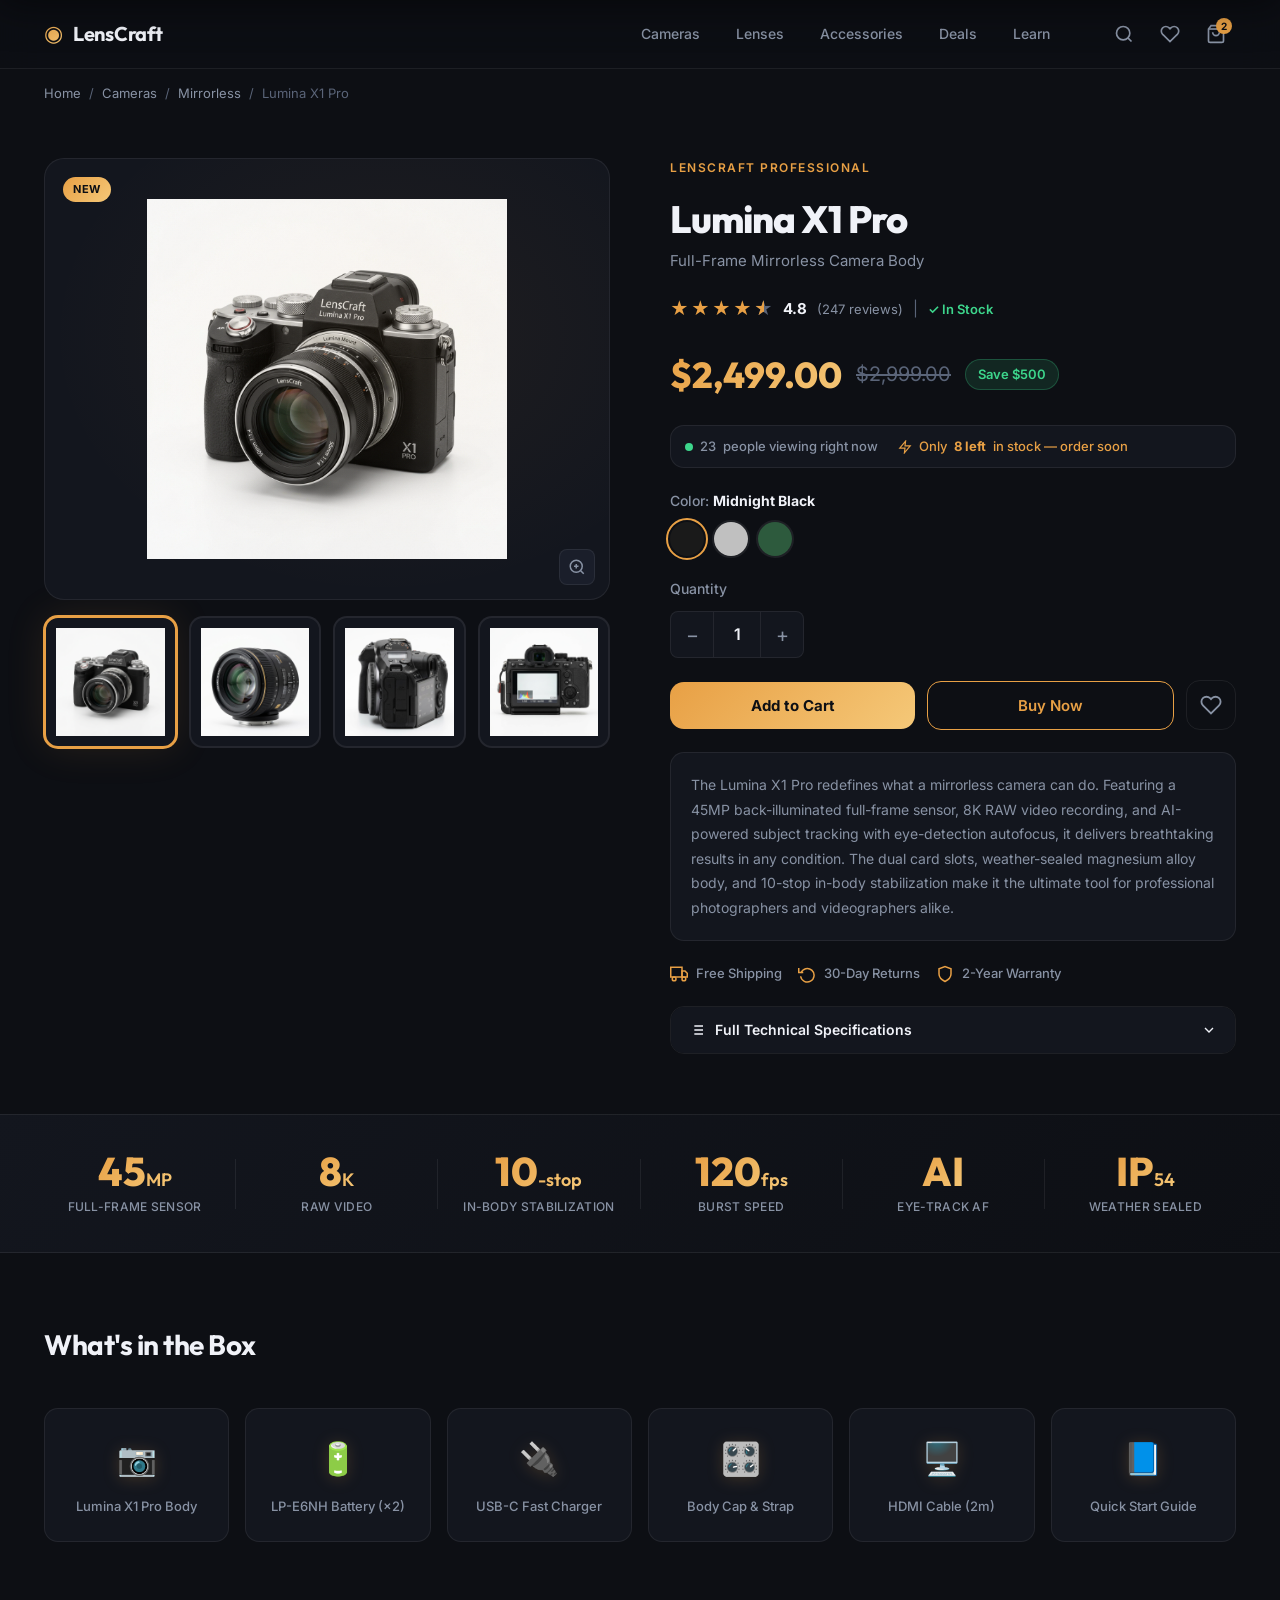
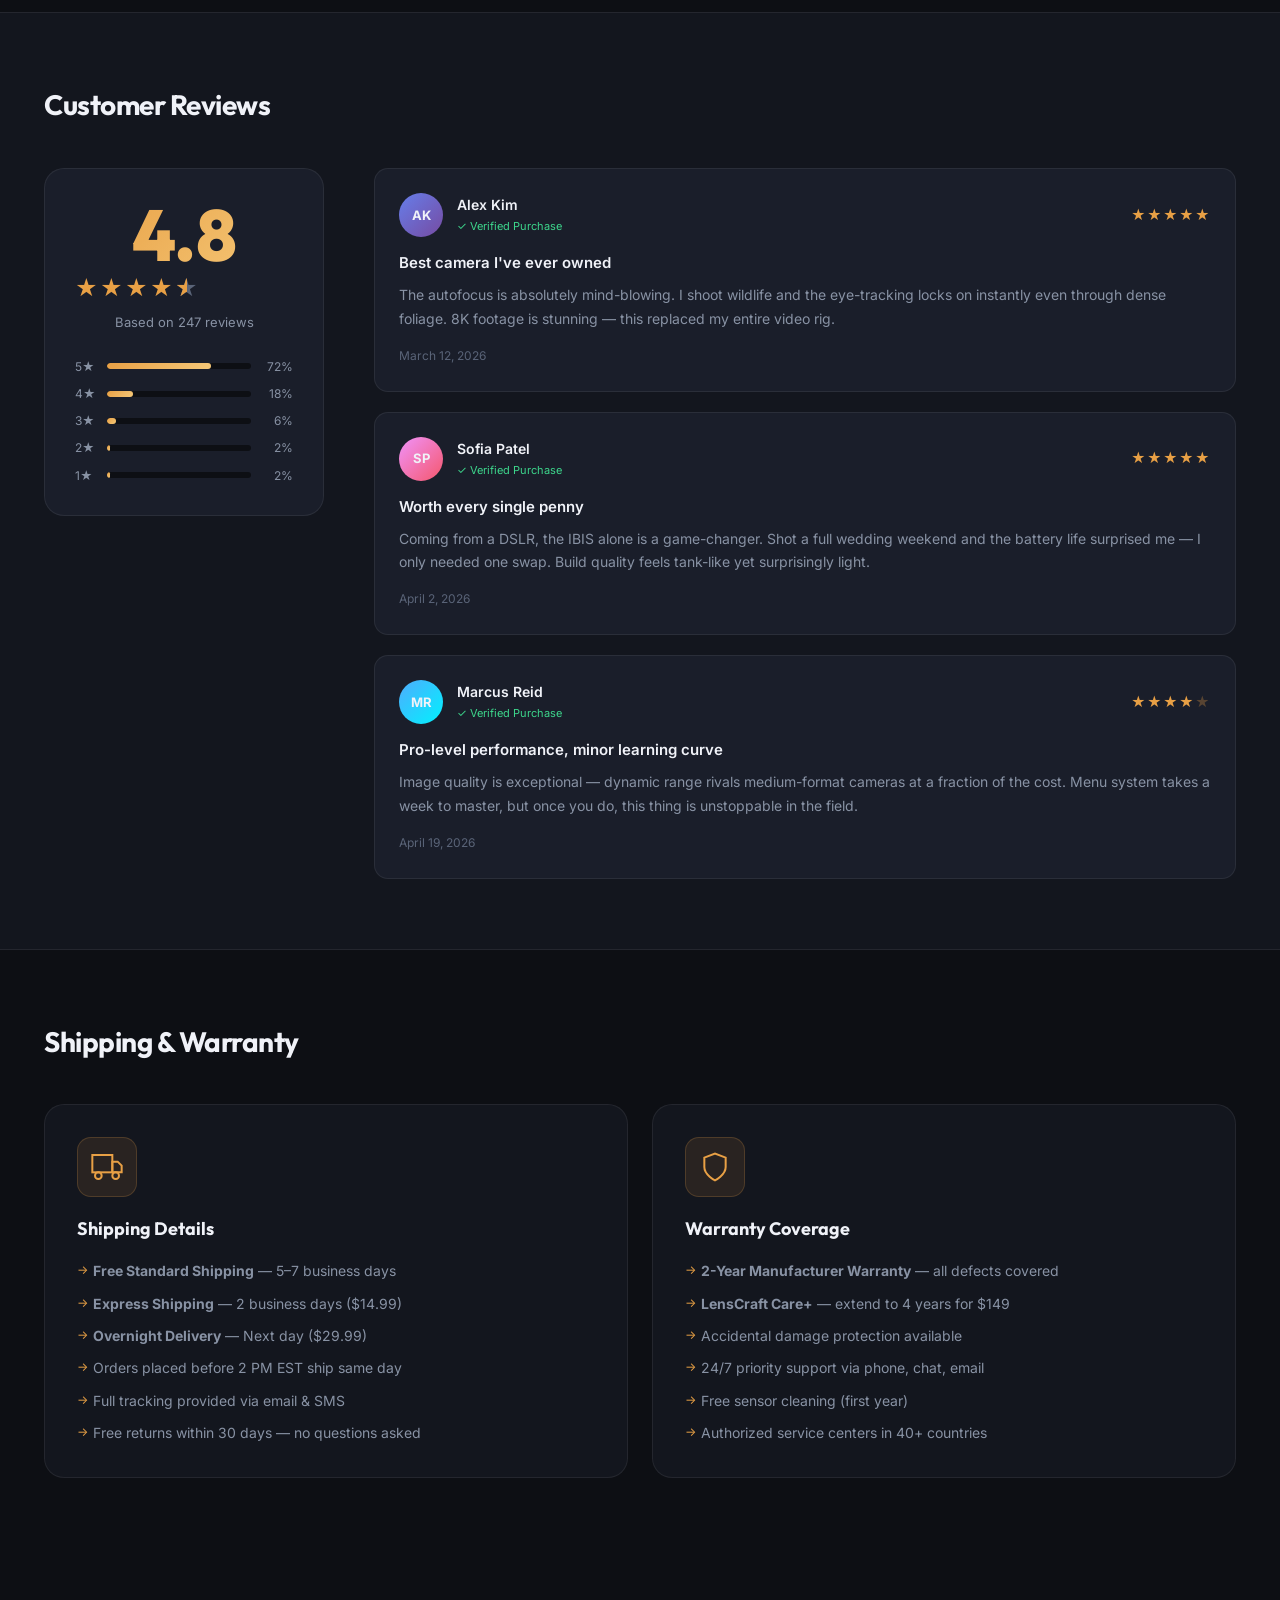
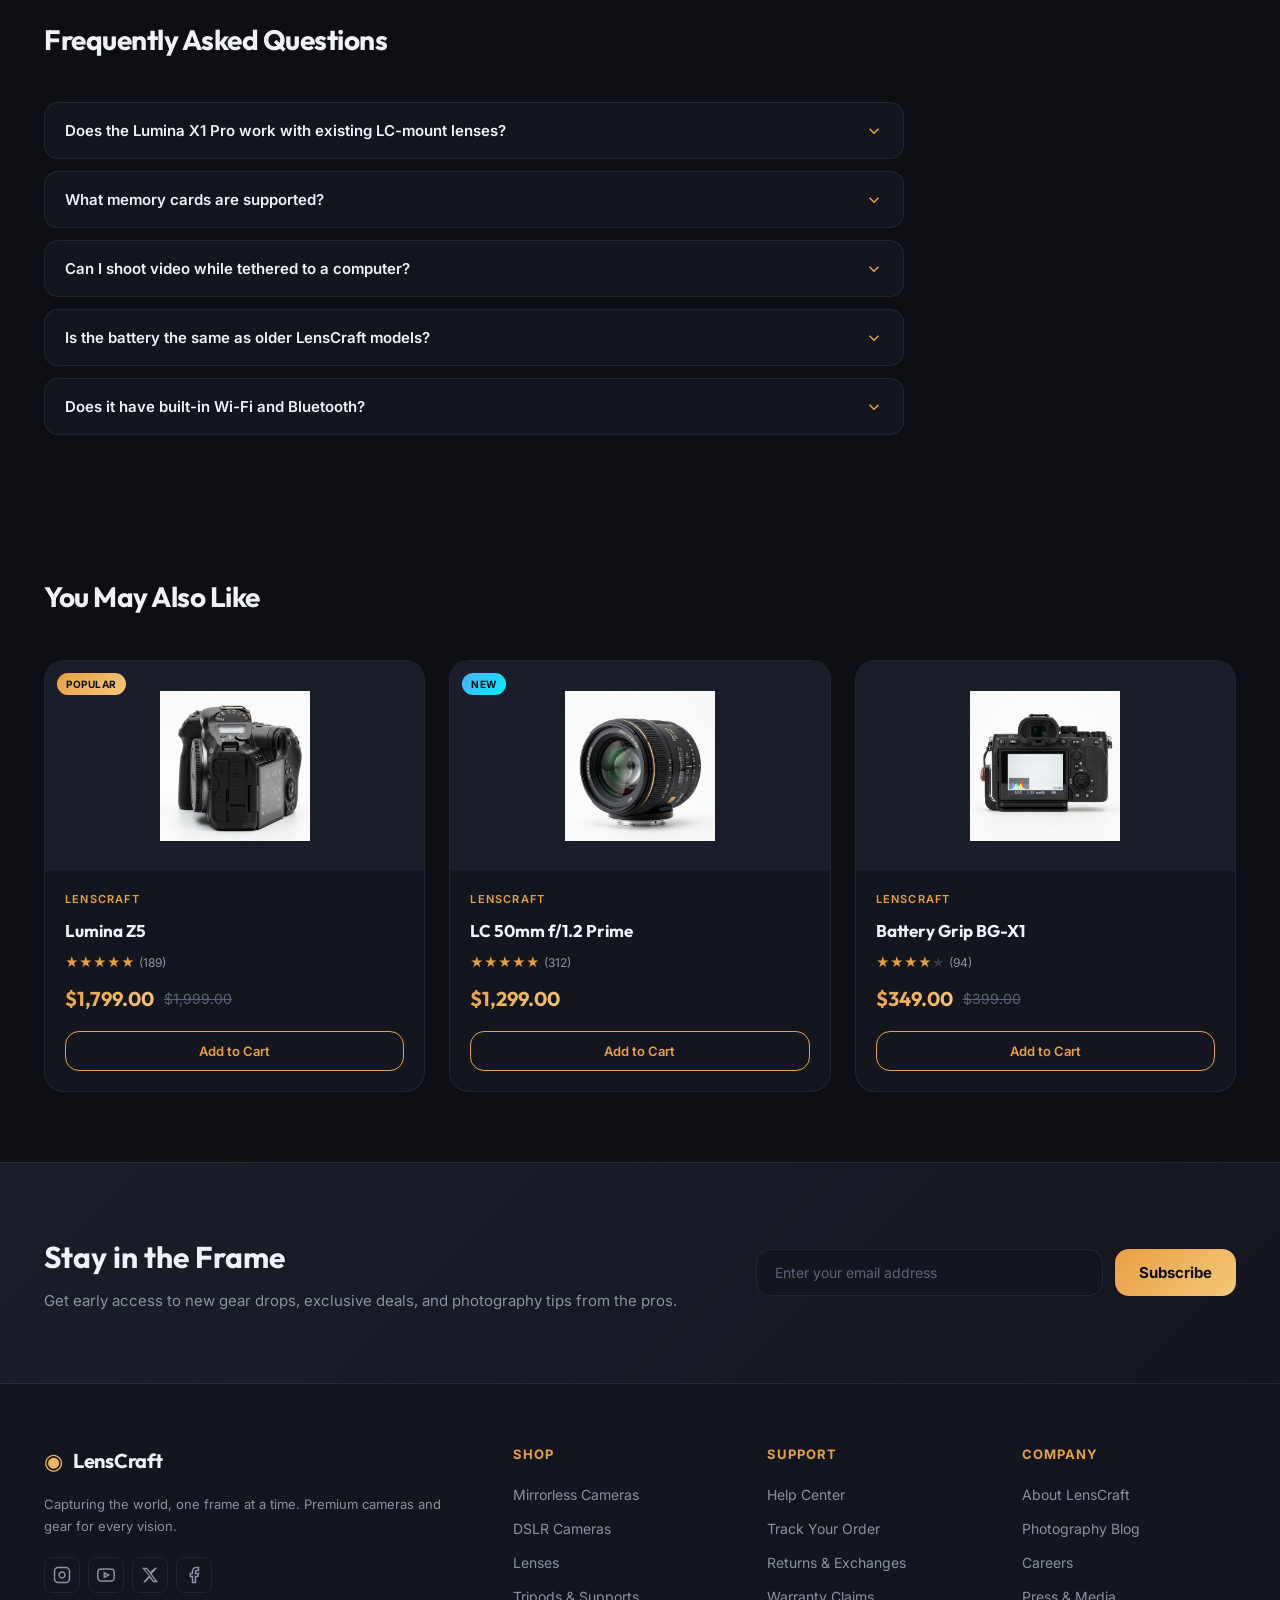
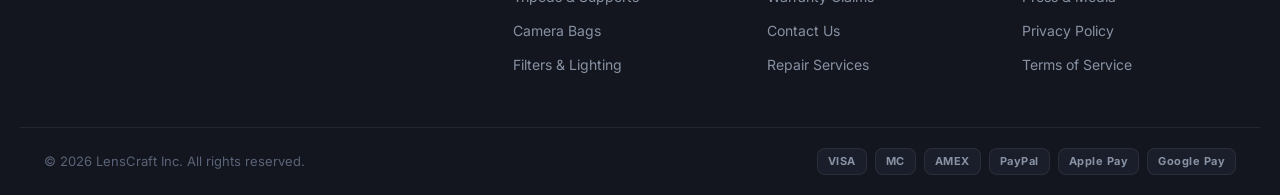
==== commit 9e5c2d5c: "feat: add 5 production-grade enhancements - Urgency bar: live pulsing viewer count + low stock warni" ====
--- a/index.html
+++ b/index.html
@@ -147,6 +147,18 @@
         <span class="savings-badge" id="savings-badge">Save $500</span>
       </div>
 
+      <!-- Urgency Bar -->
+      <div class="urgency-bar" id="urgency-bar">
+        <div class="urgency-item" id="urgency-viewers">
+          <span class="urgency-dot"></span>
+          <span id="viewer-count">23</span> people viewing right now
+        </div>
+        <div class="urgency-item urgency-stock" id="urgency-stock">
+          <svg width="14" height="14" fill="none" stroke="currentColor" stroke-width="2" viewBox="0 0 24 24"><path d="M13 2L3 14h9l-1 8 10-12h-9l1-8z"/></svg>
+          Only <strong>8 left</strong> in stock — order soon
+        </div>
+      </div>
+
       <!-- Color Selector -->
       <div class="selector-group" id="color-selector">
         <label class="selector-label">Color: <strong id="selected-color">Midnight Black</strong></label>
@@ -194,6 +206,43 @@
         <div class="perk" id="perk-warranty">
           <svg width="18" height="18" fill="none" stroke="currentColor" stroke-width="2" viewBox="0 0 24 24"><path d="M12 22s8-4 8-10V5l-8-3-8 3v7c0 6 8 10 8 10z"/></svg>
           <span>2-Year Warranty</span>
+        </div>
+      </div>
+
+      <!-- Full Specs Table (collapsible) -->
+      <div class="specs-toggle-wrap" id="specs-toggle-wrap">
+        <button class="specs-toggle-btn" id="specs-toggle-btn" aria-expanded="false" aria-controls="specs-table">
+          <svg width="16" height="16" fill="none" stroke="currentColor" stroke-width="2" viewBox="0 0 24 24"><line x1="8" y1="6" x2="21" y2="6"/><line x1="8" y1="12" x2="21" y2="12"/><line x1="8" y1="18" x2="21" y2="18"/><line x1="3" y1="6" x2="3.01" y2="6"/><line x1="3" y1="12" x2="3.01" y2="12"/><line x1="3" y1="18" x2="3.01" y2="18"/></svg>
+          Full Technical Specifications
+          <svg class="chevron" width="16" height="16" fill="none" stroke="currentColor" stroke-width="2" viewBox="0 0 24 24"><polyline points="6 9 12 15 18 9"/></svg>
+        </button>
+        <div class="specs-table-wrap" id="specs-table" role="region" aria-hidden="true">
+          <table class="specs-table">
+            <tbody>
+              <tr><td class="spec-cat" colspan="2">Sensor</td></tr>
+              <tr><td>Resolution</td><td>45.0 MP (8192 × 5464)</td></tr>
+              <tr><td>Sensor Type</td><td>Full-Frame BSI-CMOS</td></tr>
+              <tr><td>Sensor Size</td><td>36 × 24mm</td></tr>
+              <tr><td>ISO Range</td><td>100 – 102,400 (expandable to 204,800)</td></tr>
+              <tr><td class="spec-cat" colspan="2">Autofocus</td></tr>
+              <tr><td>AF System</td><td>Hybrid Phase/Contrast Detect</td></tr>
+              <tr><td>AF Points</td><td>1,053 cross-type points</td></tr>
+              <tr><td>Eye Detection</td><td>AI Human, Animal &amp; Bird AF</td></tr>
+              <tr><td>Tracking</td><td>Real-time subject tracking</td></tr>
+              <tr><td class="spec-cat" colspan="2">Video</td></tr>
+              <tr><td>Maximum Resolution</td><td>8K RAW (8192 × 4320) @ 30fps</td></tr>
+              <tr><td>4K Video</td><td>4K @ 120fps (no crop)</td></tr>
+              <tr><td>Log Format</td><td>S-Log3, HLG, XAVC-I</td></tr>
+              <tr><td class="spec-cat" colspan="2">Body</td></tr>
+              <tr><td>Stabilisation</td><td>10-stop 5-axis In-Body IBIS</td></tr>
+              <tr><td>Shutter Speed</td><td>1/8000s – 30s (electronic: 1/32000s)</td></tr>
+              <tr><td>Burst Rate</td><td>120 fps (electronic), 30 fps (mechanical)</td></tr>
+              <tr><td>Weather Sealing</td><td>IP54 rated magnesium alloy</td></tr>
+              <tr><td>Battery Life</td><td>~520 shots (CIPA) / ~1,800 shots (eco)</td></tr>
+              <tr><td>Weight</td><td>743g (body only)</td></tr>
+              <tr><td>Dimensions</td><td>138.8 × 95.5 × 82.1mm</td></tr>
+            </tbody>
+          </table>
         </div>
       </div>
     </div>
@@ -373,6 +422,121 @@
           <li>Authorized service centers in 40+ countries</li>
         </ul>
       </div>
+
+    </div>
+  </section>
+
+  <!-- ===== FAQ ===== -->
+  <section class="faq-section container reveal" id="faq-section">
+    <h2 class="section-title">Frequently Asked Questions</h2>
+    <div class="faq-list" id="faq-list">
+
+      <div class="faq-item" id="faq-1">
+        <button class="faq-question" aria-expanded="false" aria-controls="faq-ans-1">
+          Does the Lumina X1 Pro work with existing LC-mount lenses?
+          <svg class="faq-chevron" width="18" height="18" fill="none" stroke="currentColor" stroke-width="2" viewBox="0 0 24 24"><polyline points="6 9 12 15 18 9"/></svg>
+        </button>
+        <div class="faq-answer" id="faq-ans-1" aria-hidden="true">
+          <p>Yes — the Lumina X1 Pro uses the LC-mount standard, which is fully compatible with all LensCraft LC and LC-S lenses. Third-party lenses with an LC adapter are also supported, with full electronic communication for autofocus and image stabilisation.</p>
+        </div>
+      </div>
+
+      <div class="faq-item" id="faq-2">
+        <button class="faq-question" aria-expanded="false" aria-controls="faq-ans-2">
+          What memory cards are supported?
+          <svg class="faq-chevron" width="18" height="18" fill="none" stroke="currentColor" stroke-width="2" viewBox="0 0 24 24"><polyline points="6 9 12 15 18 9"/></svg>
+        </button>
+        <div class="faq-answer" id="faq-ans-2" aria-hidden="true">
+          <p>The camera features dual card slots: Slot 1 accepts CFexpress Type B cards (required for 8K RAW recording), and Slot 2 accepts UHS-II SD cards. Both slots can be used simultaneously for backup, overflow, or RAW + JPEG shooting.</p>
+        </div>
+      </div>
+
+      <div class="faq-item" id="faq-3">
+        <button class="faq-question" aria-expanded="false" aria-controls="faq-ans-3">
+          Can I shoot video while tethered to a computer?
+          <svg class="faq-chevron" width="18" height="18" fill="none" stroke="currentColor" stroke-width="2" viewBox="0 0 24 24"><polyline points="6 9 12 15 18 9"/></svg>
+        </button>
+        <div class="faq-answer" id="faq-ans-3" aria-hidden="true">
+          <p>Yes. The X1 Pro supports USB-C tethering at USB 3.2 Gen 2 speeds, compatible with LensCraft Capture, Adobe Lightroom, and Capture One. It can also output a clean HDMI feed simultaneously for external monitor or recorder use.</p>
+        </div>
+      </div>
+
+      <div class="faq-item" id="faq-4">
+        <button class="faq-question" aria-expanded="false" aria-controls="faq-ans-4">
+          Is the battery the same as older LensCraft models?
+          <svg class="faq-chevron" width="18" height="18" fill="none" stroke="currentColor" stroke-width="2" viewBox="0 0 24 24"><polyline points="6 9 12 15 18 9"/></svg>
+        </button>
+        <div class="faq-answer" id="faq-ans-4" aria-hidden="true">
+          <p>The X1 Pro uses the new LP-E6NH battery, which is backwards compatible with LP-E6N and LP-E6 batteries (with reduced capacity). The LP-E6NH offers 30% more capacity than the LP-E6N and supports USB-C pass-through charging.</p>
+        </div>
+      </div>
+
+      <div class="faq-item" id="faq-5">
+        <button class="faq-question" aria-expanded="false" aria-controls="faq-ans-5">
+          Does it have built-in Wi-Fi and Bluetooth?
+          <svg class="faq-chevron" width="18" height="18" fill="none" stroke="currentColor" stroke-width="2" viewBox="0 0 24 24"><polyline points="6 9 12 15 18 9"/></svg>
+        </button>
+        <div class="faq-answer" id="faq-ans-5" aria-hidden="true">
+          <p>Yes — the X1 Pro includes dual-band Wi-Fi 6 (802.11ax) and Bluetooth 5.2. The LensCraft Connect app (iOS &amp; Android) allows remote control, instant image transfer, GPS tagging, and firmware updates over the air.</p>
+        </div>
+      </div>
+
+    </div>
+  </section>
+
+  <!-- ===== RELATED PRODUCTS ===== -->
+  <section class="related-section container reveal" id="related-section">
+    <h2 class="section-title">You May Also Like</h2>
+    <div class="related-grid" id="related-grid">
+
+      <article class="related-card" id="related-1">
+        <div class="related-img-wrap">
+          <img src="camera_thumb3.png" alt="LensCraft Lumina Z5 mirrorless camera" class="related-img" />
+          <span class="related-badge">Popular</span>
+        </div>
+        <div class="related-info">
+          <span class="related-brand">LensCraft</span>
+          <h3 class="related-name">Lumina Z5</h3>
+          <div class="related-stars">★★★★★ <span>(189)</span></div>
+          <div class="related-price-row">
+            <span class="related-price">$1,799.00</span>
+            <span class="related-orig">$1,999.00</span>
+          </div>
+          <button class="btn-secondary related-cta" id="related-cart-1">Add to Cart</button>
+        </div>
+      </article>
+
+      <article class="related-card" id="related-2">
+        <div class="related-img-wrap">
+          <img src="camera_thumb2.png" alt="LensCraft 50mm f/1.2 prime lens" class="related-img" />
+          <span class="related-badge new-badge">New</span>
+        </div>
+        <div class="related-info">
+          <span class="related-brand">LensCraft</span>
+          <h3 class="related-name">LC 50mm f/1.2 Prime</h3>
+          <div class="related-stars">★★★★★ <span>(312)</span></div>
+          <div class="related-price-row">
+            <span class="related-price">$1,299.00</span>
+          </div>
+          <button class="btn-secondary related-cta" id="related-cart-2">Add to Cart</button>
+        </div>
+      </article>
+
+      <article class="related-card" id="related-3">
+        <div class="related-img-wrap">
+          <img src="camera_thumb4.png" alt="LensCraft Lumina X1 Pro with grip" class="related-img" />
+        </div>
+        <div class="related-info">
+          <span class="related-brand">LensCraft</span>
+          <h3 class="related-name">Battery Grip BG-X1</h3>
+          <div class="related-stars">★★★★<span style="opacity:.3">★</span> <span>(94)</span></div>
+          <div class="related-price-row">
+            <span class="related-price">$349.00</span>
+            <span class="related-orig">$399.00</span>
+          </div>
+          <button class="btn-secondary related-cta" id="related-cart-3">Add to Cart</button>
+        </div>
+      </article>
 
     </div>
   </section>
@@ -471,6 +635,11 @@
     </div>
   </footer>
 
+  <!-- Back to Top -->
+  <button class="back-to-top" id="back-to-top" aria-label="Back to top">
+    <svg width="20" height="20" fill="none" stroke="currentColor" stroke-width="2.5" viewBox="0 0 24 24"><polyline points="18 15 12 9 6 15"/></svg>
+  </button>
+
   <script src="script.js"></script>
 </body>
 </html>
--- a/style.css
+++ b/style.css
@@ -1192,6 +1192,356 @@
   .inbox-grid { grid-template-columns: repeat(3, 1fr); }
 }
 
+/* ---------- Urgency Bar ---------- */
+.urgency-bar {
+  display: flex;
+  align-items: center;
+  gap: 20px;
+  padding: 10px 14px;
+  background: var(--clr-surface);
+  border: 1px solid var(--clr-border);
+  border-radius: var(--radius-md);
+  flex-wrap: wrap;
+}
+
+.urgency-item {
+  display: flex;
+  align-items: center;
+  gap: 7px;
+  font-size: 13px;
+  color: var(--clr-muted);
+  font-weight: 500;
+}
+
+.urgency-dot {
+  width: 8px;
+  height: 8px;
+  border-radius: 50%;
+  background: var(--clr-green);
+  box-shadow: 0 0 0 0 rgba(61,214,140,0.4);
+  animation: pulse-dot 1.8s infinite;
+  flex-shrink: 0;
+}
+
+@keyframes pulse-dot {
+  0%   { box-shadow: 0 0 0 0 rgba(61,214,140,0.4); }
+  70%  { box-shadow: 0 0 0 7px rgba(61,214,140,0); }
+  100% { box-shadow: 0 0 0 0 rgba(61,214,140,0); }
+}
+
+.urgency-stock {
+  color: var(--clr-accent);
+}
+
+.urgency-stock svg { color: var(--clr-accent); }
+
+/* ---------- Specs Toggle ---------- */
+.specs-toggle-wrap {
+  border: 1px solid var(--clr-border);
+  border-radius: var(--radius-md);
+  overflow: hidden;
+}
+
+.specs-toggle-btn {
+  width: 100%;
+  display: flex;
+  align-items: center;
+  gap: 10px;
+  padding: 14px 18px;
+  background: var(--clr-surface);
+  color: var(--clr-text);
+  font-size: 14px;
+  font-weight: 600;
+  font-family: 'Inter', sans-serif;
+  text-align: left;
+  border-bottom: 1px solid transparent;
+  transition: background var(--transition);
+}
+
+.specs-toggle-btn:hover { background: var(--clr-surface2); }
+.specs-toggle-btn[aria-expanded="true"] { border-bottom-color: var(--clr-border); }
+
+.specs-toggle-btn .chevron {
+  margin-left: auto;
+  flex-shrink: 0;
+  transition: transform var(--transition);
+}
+
+.specs-toggle-btn[aria-expanded="true"] .chevron {
+  transform: rotate(180deg);
+}
+
+.specs-table-wrap {
+  max-height: 0;
+  overflow: hidden;
+  transition: max-height 0.4s cubic-bezier(0.4, 0, 0.2, 1);
+}
+
+.specs-table-wrap.open {
+  max-height: 800px;
+}
+
+.specs-table {
+  width: 100%;
+  border-collapse: collapse;
+  font-size: 13px;
+}
+
+.specs-table td {
+  padding: 9px 18px;
+  color: var(--clr-muted);
+  border-bottom: 1px solid var(--clr-border);
+  vertical-align: top;
+  line-height: 1.5;
+}
+
+.specs-table td:first-child {
+  width: 40%;
+  color: var(--clr-text);
+  font-weight: 500;
+}
+
+.specs-table td.spec-cat {
+  background: rgba(232,160,69,0.06);
+  color: var(--clr-accent);
+  font-size: 11px;
+  font-weight: 700;
+  letter-spacing: 1px;
+  text-transform: uppercase;
+  padding: 8px 18px;
+}
+
+.specs-table tr:last-child td { border-bottom: none; }
+
+/* ---------- FAQ Accordion ---------- */
+.faq-section {
+  padding: 70px 24px;
+}
+
+.faq-list {
+  display: flex;
+  flex-direction: column;
+  gap: 12px;
+  max-width: 860px;
+}
+
+.faq-item {
+  background: var(--clr-surface);
+  border: 1px solid var(--clr-border);
+  border-radius: var(--radius-md);
+  overflow: hidden;
+  transition: border-color var(--transition);
+}
+
+.faq-item:has(.faq-question[aria-expanded="true"]) {
+  border-color: rgba(232,160,69,0.3);
+}
+
+.faq-question {
+  width: 100%;
+  display: flex;
+  align-items: center;
+  justify-content: space-between;
+  gap: 16px;
+  padding: 18px 20px;
+  font-size: 15px;
+  font-weight: 600;
+  color: var(--clr-text);
+  font-family: 'Inter', sans-serif;
+  text-align: left;
+  transition: background var(--transition);
+  background: transparent;
+}
+
+.faq-question:hover { background: var(--clr-surface2); }
+
+.faq-chevron {
+  flex-shrink: 0;
+  color: var(--clr-accent);
+  transition: transform var(--transition);
+}
+
+.faq-question[aria-expanded="true"] .faq-chevron {
+  transform: rotate(180deg);
+}
+
+.faq-answer {
+  max-height: 0;
+  overflow: hidden;
+  transition: max-height 0.35s ease, padding var(--transition);
+  padding: 0 20px;
+}
+
+.faq-answer.open {
+  max-height: 200px;
+  padding: 0 20px 18px;
+}
+
+.faq-answer p {
+  font-size: 14px;
+  color: var(--clr-muted);
+  line-height: 1.75;
+  border-top: 1px solid var(--clr-border);
+  padding-top: 16px;
+}
+
+/* ---------- Related Products ---------- */
+.related-section {
+  padding: 70px 24px;
+}
+
+.related-grid {
+  display: grid;
+  grid-template-columns: repeat(3, 1fr);
+  gap: 24px;
+}
+
+.related-card {
+  background: var(--clr-surface);
+  border: 1px solid var(--clr-border);
+  border-radius: var(--radius-lg);
+  overflow: hidden;
+  transition: border-color var(--transition), transform var(--transition), box-shadow var(--transition);
+}
+
+.related-card:hover {
+  border-color: rgba(232,160,69,0.25);
+  transform: translateY(-6px);
+  box-shadow: 0 16px 40px rgba(0,0,0,0.3), var(--shadow-glow);
+}
+
+.related-img-wrap {
+  position: relative;
+  background: var(--clr-surface2);
+  display: flex;
+  align-items: center;
+  justify-content: center;
+  padding: 30px;
+  min-height: 200px;
+}
+
+.related-img {
+  max-height: 150px;
+  width: 100%;
+  object-fit: contain;
+  transition: transform 0.4s ease;
+}
+
+.related-card:hover .related-img { transform: scale(1.06); }
+
+.related-badge {
+  position: absolute;
+  top: 12px;
+  left: 12px;
+  background: var(--clr-gold-grad);
+  color: #0d0f14;
+  font-size: 10px;
+  font-weight: 700;
+  padding: 3px 9px;
+  border-radius: 20px;
+  letter-spacing: 0.5px;
+  text-transform: uppercase;
+}
+
+.new-badge {
+  background: linear-gradient(135deg, #4facfe, #00f2fe);
+}
+
+.related-info {
+  padding: 20px;
+  display: flex;
+  flex-direction: column;
+  gap: 8px;
+}
+
+.related-brand {
+  font-size: 11px;
+  font-weight: 600;
+  letter-spacing: 1.2px;
+  text-transform: uppercase;
+  color: var(--clr-accent);
+}
+
+.related-name {
+  font-family: 'Outfit', sans-serif;
+  font-size: 17px;
+  font-weight: 700;
+}
+
+.related-stars {
+  font-size: 13px;
+  color: var(--clr-accent);
+}
+
+.related-stars span {
+  color: var(--clr-muted);
+  font-size: 12px;
+}
+
+.related-price-row {
+  display: flex;
+  align-items: center;
+  gap: 10px;
+  margin-top: 2px;
+}
+
+.related-price {
+  font-family: 'Outfit', sans-serif;
+  font-size: 20px;
+  font-weight: 700;
+  background: var(--clr-gold-grad);
+  -webkit-background-clip: text;
+  -webkit-text-fill-color: transparent;
+  background-clip: text;
+}
+
+.related-orig {
+  font-size: 14px;
+  color: var(--clr-muted2);
+  text-decoration: line-through;
+}
+
+.related-cta {
+  width: 100% !important;
+  flex: none !important;
+  margin-top: 8px;
+  padding: 11px 16px !important;
+  font-size: 13px !important;
+}
+
+/* ---------- Back to Top ---------- */
+.back-to-top {
+  position: fixed;
+  bottom: 100px;
+  right: 24px;
+  width: 46px;
+  height: 46px;
+  border-radius: 50%;
+  background: var(--clr-gold-grad);
+  color: #0d0f14;
+  display: flex;
+  align-items: center;
+  justify-content: center;
+  z-index: 300;
+  box-shadow: 0 4px 20px rgba(232,160,69,0.35);
+  opacity: 0;
+  transform: translateY(20px);
+  pointer-events: none;
+  transition: opacity 0.3s ease, transform 0.3s ease;
+}
+
+.back-to-top.visible {
+  opacity: 1;
+  transform: translateY(0);
+  pointer-events: all;
+}
+
+.back-to-top:hover {
+  transform: translateY(-3px);
+  box-shadow: 0 8px 30px rgba(232,160,69,0.5);
+}
+
+/* ---------- Responsive ---------- */
 @media (max-width: 900px) {
   .product-section { grid-template-columns: 1fr; gap: 36px; }
   .reviews-layout { grid-template-columns: 1fr; }
@@ -1202,6 +1552,7 @@
   .newsletter-inner { flex-direction: column; align-items: flex-start; }
   .newsletter-form { max-width: 100%; width: 100%; }
   .sticky-bar-actions .stars { display: none; }
+  .related-grid { grid-template-columns: 1fr 1fr; }
 }
 
 @media (max-width: 560px) {
@@ -1214,4 +1565,6 @@
   .inbox-grid { grid-template-columns: repeat(2, 1fr); }
   .toast { min-width: calc(100vw - 48px); }
   .spec-value { font-size: 28px; }
-}
+  .related-grid { grid-template-columns: 1fr; }
+  .back-to-top { bottom: 80px; right: 16px; }
+}
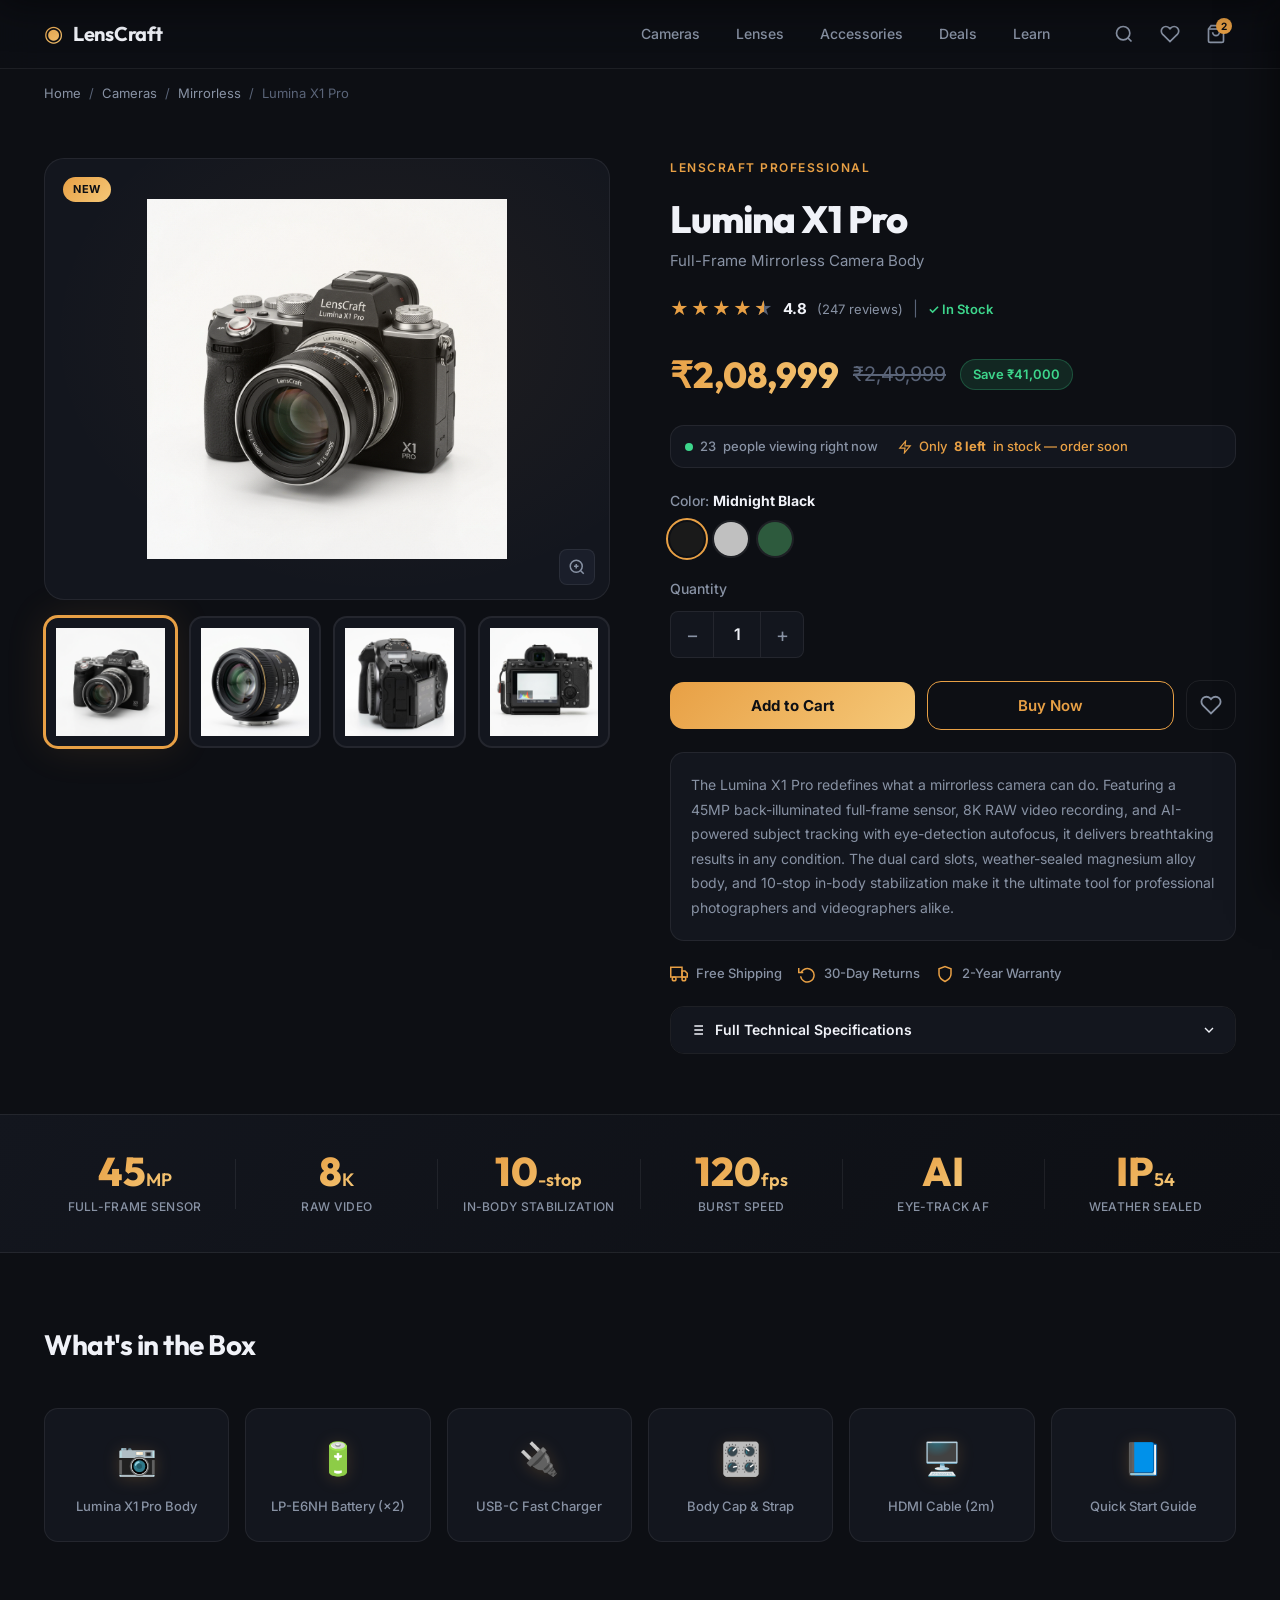
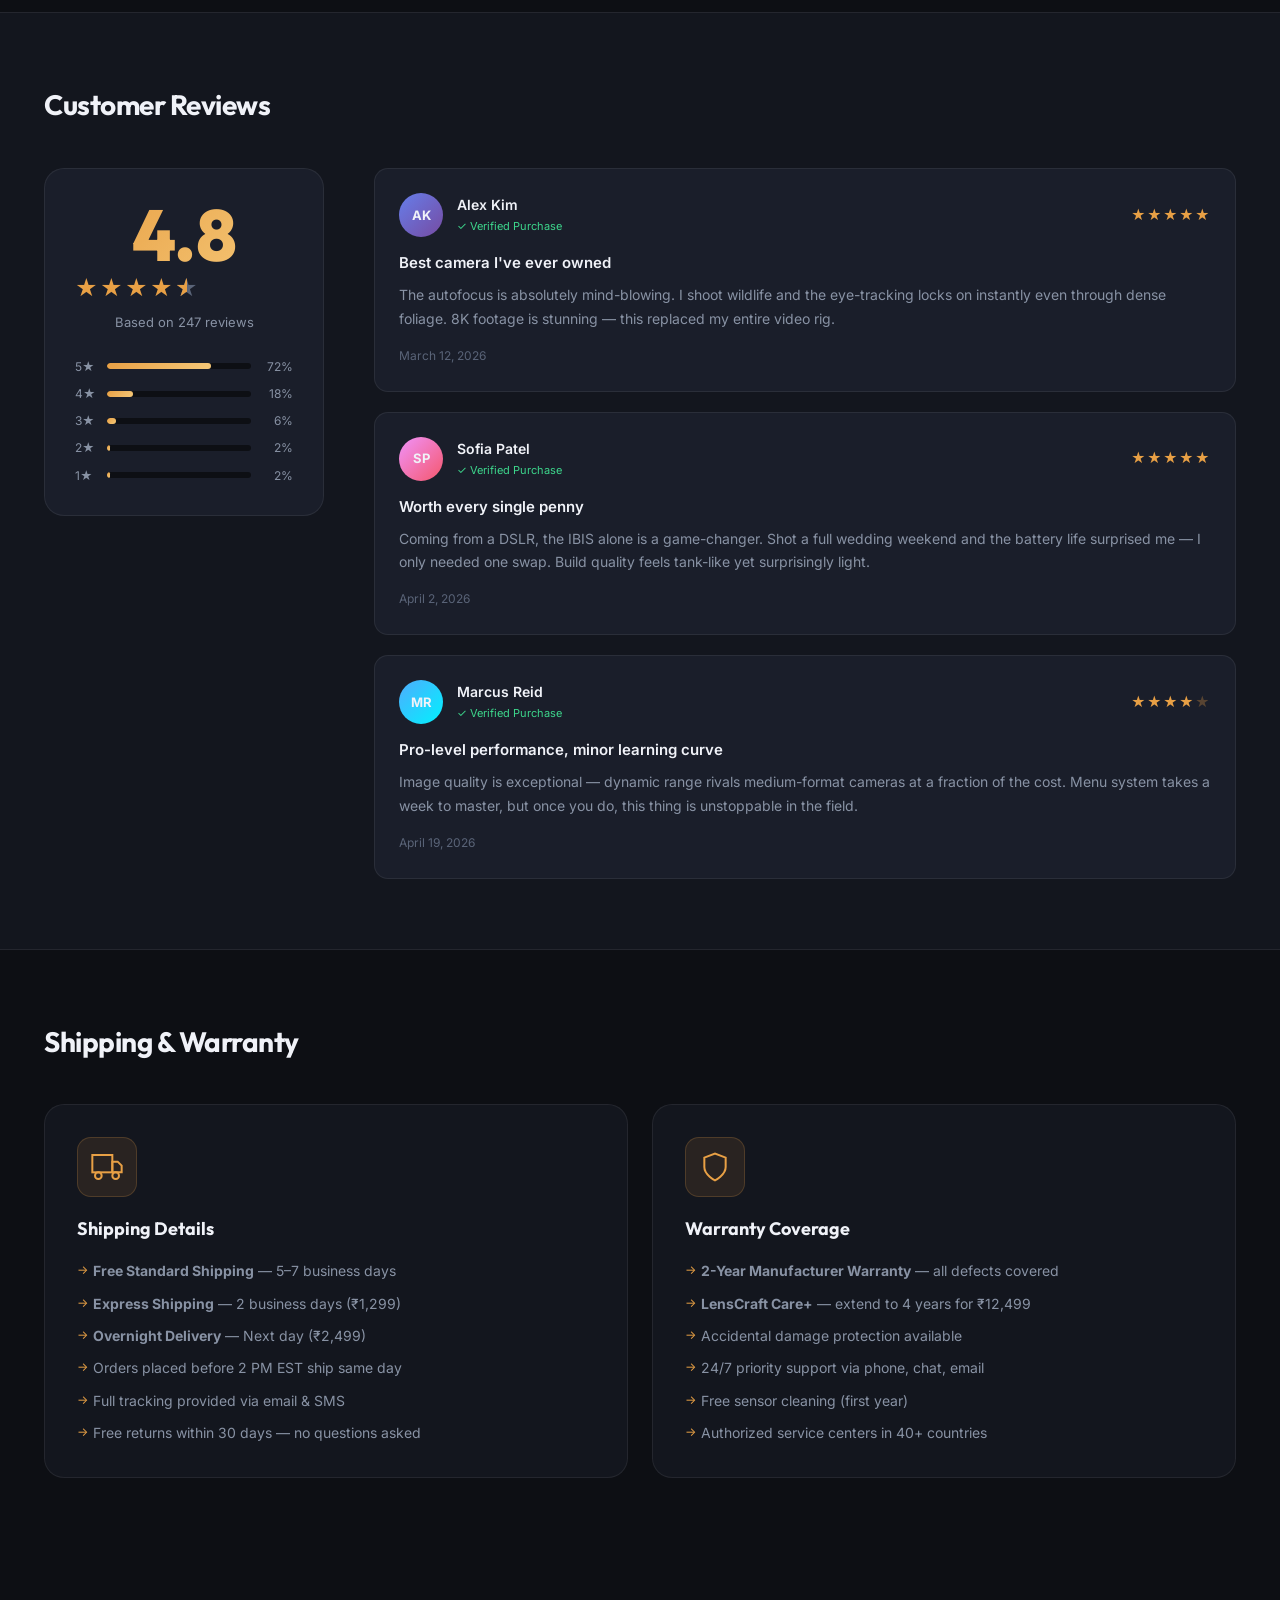
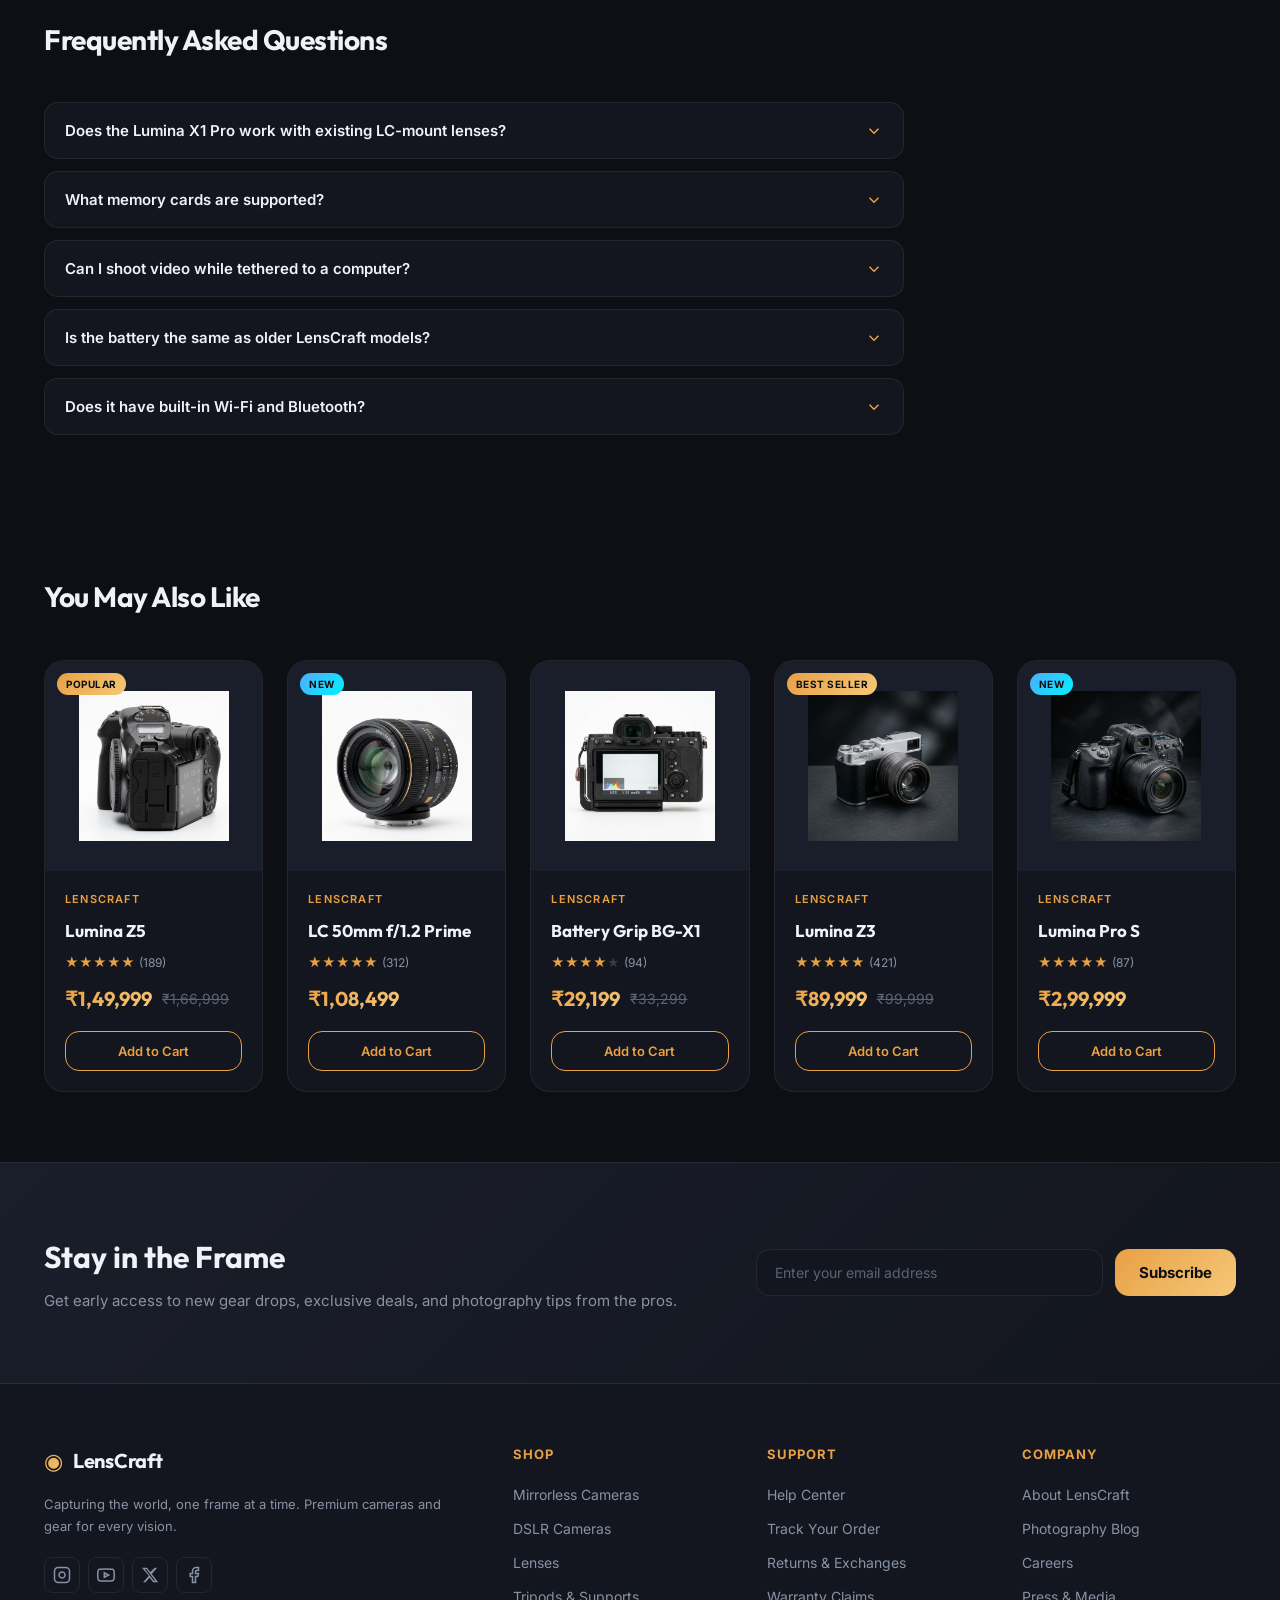
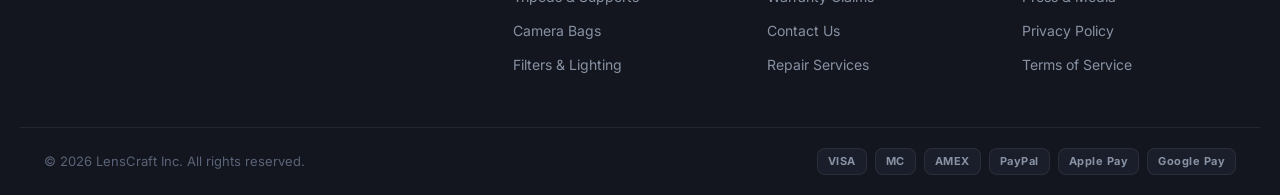
==== commit 001ad171: "feat: add cart sidebar panel, 2 new cameras (Lumina Z3 & Pro S), convert prices to INR rupees - Add " ====
--- a/index.html
+++ b/index.html
@@ -19,7 +19,7 @@
         <img src="camera_main.png" alt="Lumina X1 Pro" class="sticky-bar-img" />
         <div>
           <span class="sticky-bar-name">Lumina X1 Pro</span>
-          <span class="sticky-bar-price">$2,499.00</span>
+          <span class="sticky-bar-price">₹2,08,999</span>
         </div>
       </div>
       <div class="sticky-bar-actions">
@@ -52,8 +52,28 @@
       <strong>Added to cart!</strong>
       <span id="toast-sub">Lumina X1 Pro — Midnight Black</span>
     </div>
-    <a href="#" class="toast-view" id="toast-view">View Cart →</a>
+    <button class="toast-view" id="toast-view" onclick="openCartPanel()">View Cart →</button>
   </div>
+
+  <!-- ===== CART SIDEBAR PANEL ===== -->
+  <div class="cart-overlay" id="cart-overlay" onclick="closeCartPanel()"></div>
+  <aside class="cart-panel" id="cart-panel" aria-label="Shopping cart" role="dialog">
+    <div class="cart-panel-header">
+      <h2 class="cart-panel-title">🛒 Your Cart</h2>
+      <button class="cart-panel-close" id="cart-panel-close" onclick="closeCartPanel()" aria-label="Close cart">✕</button>
+    </div>
+    <div class="cart-panel-body" id="cart-panel-body">
+      <!-- Items populated by JS -->
+    </div>
+    <div class="cart-panel-footer" id="cart-panel-footer">
+      <div class="cart-total-row">
+        <span>Subtotal</span>
+        <span id="cart-subtotal">₹0</span>
+      </div>
+      <button class="btn-primary" style="width:100%;margin-top:16px" id="checkout-btn">Proceed to Checkout →</button>
+      <button class="btn-secondary" style="width:100%;margin-top:10px" onclick="closeCartPanel()">Continue Shopping</button>
+    </div>
+  </aside>
 
   <!-- ===== HEADER ===== -->
   <header class="header" id="site-header">
@@ -142,9 +162,9 @@
 
       <!-- Price -->
       <div class="price-block" id="price-block">
-        <span class="price-current" id="current-price">$2,499.00</span>
-        <span class="price-original" id="original-price">$2,999.00</span>
-        <span class="savings-badge" id="savings-badge">Save $500</span>
+        <span class="price-current" id="current-price">₹2,08,999</span>
+        <span class="price-original" id="original-price">₹2,49,999</span>
+        <span class="savings-badge" id="savings-badge">Save ₹41,000</span>
       </div>
 
       <!-- Urgency Bar -->
@@ -400,8 +420,8 @@
         <h3>Shipping Details</h3>
         <ul class="info-list">
           <li><strong>Free Standard Shipping</strong> — 5–7 business days</li>
-          <li><strong>Express Shipping</strong> — 2 business days ($14.99)</li>
-          <li><strong>Overnight Delivery</strong> — Next day ($29.99)</li>
+          <li><strong>Express Shipping</strong> — 2 business days (₹1,299)</li>
+          <li><strong>Overnight Delivery</strong> — Next day (₹2,499)</li>
           <li>Orders placed before 2 PM EST ship same day</li>
           <li>Full tracking provided via email & SMS</li>
           <li>Free returns within 30 days — no questions asked</li>
@@ -415,7 +435,7 @@
         <h3>Warranty Coverage</h3>
         <ul class="info-list">
           <li><strong>2-Year Manufacturer Warranty</strong> — all defects covered</li>
-          <li><strong>LensCraft Care+</strong> — extend to 4 years for $149</li>
+          <li><strong>LensCraft Care+</strong> — extend to 4 years for ₹12,499</li>
           <li>Accidental damage protection available</li>
           <li>24/7 priority support via phone, chat, email</li>
           <li>Free sensor cleaning (first year)</li>
@@ -499,8 +519,8 @@
           <h3 class="related-name">Lumina Z5</h3>
           <div class="related-stars">★★★★★ <span>(189)</span></div>
           <div class="related-price-row">
-            <span class="related-price">$1,799.00</span>
-            <span class="related-orig">$1,999.00</span>
+            <span class="related-price">₹1,49,999</span>
+            <span class="related-orig">₹1,66,999</span>
           </div>
           <button class="btn-secondary related-cta" id="related-cart-1">Add to Cart</button>
         </div>
@@ -516,7 +536,7 @@
           <h3 class="related-name">LC 50mm f/1.2 Prime</h3>
           <div class="related-stars">★★★★★ <span>(312)</span></div>
           <div class="related-price-row">
-            <span class="related-price">$1,299.00</span>
+            <span class="related-price">₹1,08,499</span>
           </div>
           <button class="btn-secondary related-cta" id="related-cart-2">Add to Cart</button>
         </div>
@@ -531,10 +551,43 @@
           <h3 class="related-name">Battery Grip BG-X1</h3>
           <div class="related-stars">★★★★<span style="opacity:.3">★</span> <span>(94)</span></div>
           <div class="related-price-row">
-            <span class="related-price">$349.00</span>
-            <span class="related-orig">$399.00</span>
+            <span class="related-price">₹29,199</span>
+            <span class="related-orig">₹33,299</span>
           </div>
           <button class="btn-secondary related-cta" id="related-cart-3">Add to Cart</button>
+        </div>
+      </article>
+
+      <article class="related-card" id="related-4">
+        <div class="related-img-wrap">
+          <img src="camera_z3.png" alt="LensCraft Lumina Z3 compact mirrorless camera" class="related-img" />
+          <span class="related-badge">Best Seller</span>
+        </div>
+        <div class="related-info">
+          <span class="related-brand">LensCraft</span>
+          <h3 class="related-name">Lumina Z3</h3>
+          <div class="related-stars">★★★★★ <span>(421)</span></div>
+          <div class="related-price-row">
+            <span class="related-price">₹89,999</span>
+            <span class="related-orig">₹99,999</span>
+          </div>
+          <button class="btn-secondary related-cta" id="related-cart-4" data-name="Lumina Z3" data-price="89999">Add to Cart</button>
+        </div>
+      </article>
+
+      <article class="related-card" id="related-5">
+        <div class="related-img-wrap">
+          <img src="camera_pros.png" alt="LensCraft Lumina Pro S professional camera" class="related-img" />
+          <span class="related-badge new-badge">New</span>
+        </div>
+        <div class="related-info">
+          <span class="related-brand">LensCraft</span>
+          <h3 class="related-name">Lumina Pro S</h3>
+          <div class="related-stars">★★★★★ <span>(87)</span></div>
+          <div class="related-price-row">
+            <span class="related-price">₹2,99,999</span>
+          </div>
+          <button class="btn-secondary related-cta" id="related-cart-5" data-name="Lumina Pro S" data-price="299999">Add to Cart</button>
         </div>
       </article>
 
--- a/style.css
+++ b/style.css
@@ -1568,3 +1568,242 @@
   .related-grid { grid-template-columns: 1fr; }
   .back-to-top { bottom: 80px; right: 16px; }
 }
+
+/* ---------- Cart Overlay & Panel ---------- */
+.cart-overlay {
+  position: fixed;
+  inset: 0;
+  background: rgba(0,0,0,0.65);
+  backdrop-filter: blur(4px);
+  z-index: 300;
+  opacity: 0;
+  pointer-events: none;
+  transition: opacity 0.3s ease;
+}
+
+.cart-overlay.active {
+  opacity: 1;
+  pointer-events: all;
+}
+
+.cart-panel {
+  position: fixed;
+  top: 0;
+  right: 0;
+  width: 420px;
+  max-width: 100vw;
+  height: 100vh;
+  background: var(--clr-surface);
+  border-left: 1px solid var(--clr-border);
+  z-index: 301;
+  display: flex;
+  flex-direction: column;
+  transform: translateX(100%);
+  transition: transform 0.35s cubic-bezier(0.4, 0, 0.2, 1);
+  box-shadow: -8px 0 40px rgba(0,0,0,0.5);
+}
+
+.cart-panel.open {
+  transform: translateX(0);
+}
+
+.cart-panel-header {
+  display: flex;
+  align-items: center;
+  justify-content: space-between;
+  padding: 24px 24px 20px;
+  border-bottom: 1px solid var(--clr-border);
+  flex-shrink: 0;
+}
+
+.cart-panel-title {
+  font-family: 'Outfit', sans-serif;
+  font-size: 22px;
+  font-weight: 700;
+}
+
+.cart-panel-close {
+  width: 36px;
+  height: 36px;
+  border-radius: var(--radius-sm);
+  background: var(--clr-surface2);
+  border: 1px solid var(--clr-border);
+  color: var(--clr-muted);
+  font-size: 16px;
+  display: flex;
+  align-items: center;
+  justify-content: center;
+  transition: all var(--transition);
+}
+
+.cart-panel-close:hover {
+  color: var(--clr-text);
+  border-color: var(--clr-accent);
+}
+
+.cart-panel-body {
+  flex: 1;
+  overflow-y: auto;
+  padding: 20px 24px;
+  display: flex;
+  flex-direction: column;
+  gap: 16px;
+}
+
+.cart-panel-body::-webkit-scrollbar { width: 4px; }
+.cart-panel-body::-webkit-scrollbar-thumb { background: var(--clr-border); border-radius: 2px; }
+
+.cart-empty {
+  text-align: center;
+  padding: 60px 20px;
+  color: var(--clr-muted);
+}
+
+.cart-empty-icon {
+  font-size: 56px;
+  margin-bottom: 16px;
+  opacity: 0.4;
+}
+
+.cart-empty h3 {
+  font-size: 18px;
+  margin-bottom: 8px;
+  color: var(--clr-text);
+}
+
+.cart-item {
+  display: flex;
+  gap: 14px;
+  align-items: flex-start;
+  background: var(--clr-surface2);
+  border: 1px solid var(--clr-border);
+  border-radius: var(--radius-md);
+  padding: 14px;
+  animation: slideInItem 0.25s ease;
+}
+
+@keyframes slideInItem {
+  from { opacity: 0; transform: translateX(20px); }
+  to { opacity: 1; transform: translateX(0); }
+}
+
+.cart-item-img {
+  width: 64px;
+  height: 64px;
+  object-fit: contain;
+  border-radius: var(--radius-sm);
+  background: var(--clr-surface);
+  padding: 6px;
+  flex-shrink: 0;
+}
+
+.cart-item-details {
+  flex: 1;
+}
+
+.cart-item-name {
+  font-weight: 600;
+  font-size: 14px;
+  margin-bottom: 4px;
+}
+
+.cart-item-meta {
+  font-size: 12px;
+  color: var(--clr-muted);
+  margin-bottom: 8px;
+}
+
+.cart-item-price-row {
+  display: flex;
+  align-items: center;
+  justify-content: space-between;
+}
+
+.cart-item-price {
+  font-weight: 700;
+  font-size: 15px;
+  background: var(--clr-gold-grad);
+  -webkit-background-clip: text;
+  -webkit-text-fill-color: transparent;
+  background-clip: text;
+}
+
+.cart-item-qty {
+  display: flex;
+  align-items: center;
+  gap: 8px;
+  font-size: 13px;
+  color: var(--clr-muted);
+}
+
+.cart-item-remove {
+  font-size: 18px;
+  color: var(--clr-muted2);
+  width: 28px;
+  height: 28px;
+  display: flex;
+  align-items: center;
+  justify-content: center;
+  border-radius: 50%;
+  transition: all var(--transition);
+  flex-shrink: 0;
+}
+
+.cart-item-remove:hover {
+  color: var(--clr-red);
+  background: rgba(240,92,92,0.1);
+}
+
+.cart-panel-footer {
+  padding: 20px 24px 28px;
+  border-top: 1px solid var(--clr-border);
+  flex-shrink: 0;
+}
+
+.cart-total-row {
+  display: flex;
+  justify-content: space-between;
+  align-items: center;
+  font-size: 16px;
+  font-weight: 600;
+}
+
+#cart-subtotal {
+  font-family: 'Outfit', sans-serif;
+  font-size: 20px;
+  font-weight: 700;
+  background: var(--clr-gold-grad);
+  -webkit-background-clip: text;
+  -webkit-text-fill-color: transparent;
+  background-clip: text;
+}
+
+/* ---------- Related Grid (5 items) ---------- */
+.related-grid {
+  grid-template-columns: repeat(5, 1fr);
+}
+
+@media (max-width: 1200px) {
+  .related-grid { grid-template-columns: repeat(3, 1fr); }
+}
+
+@media (max-width: 768px) {
+  .related-grid { grid-template-columns: repeat(2, 1fr); }
+  .cart-panel { width: 100vw; }
+}
+
+@media (max-width: 480px) {
+  .related-grid { grid-template-columns: 1fr; }
+}
+
+/* Cart btn hover glow */
+#cart-btn:hover .cart-badge {
+  box-shadow: 0 0 8px rgba(232,160,69,0.6);
+}
+
+.toast-view {
+  background: none;
+  border: none;
+  cursor: pointer;
+  font-family: inherit;
+}
